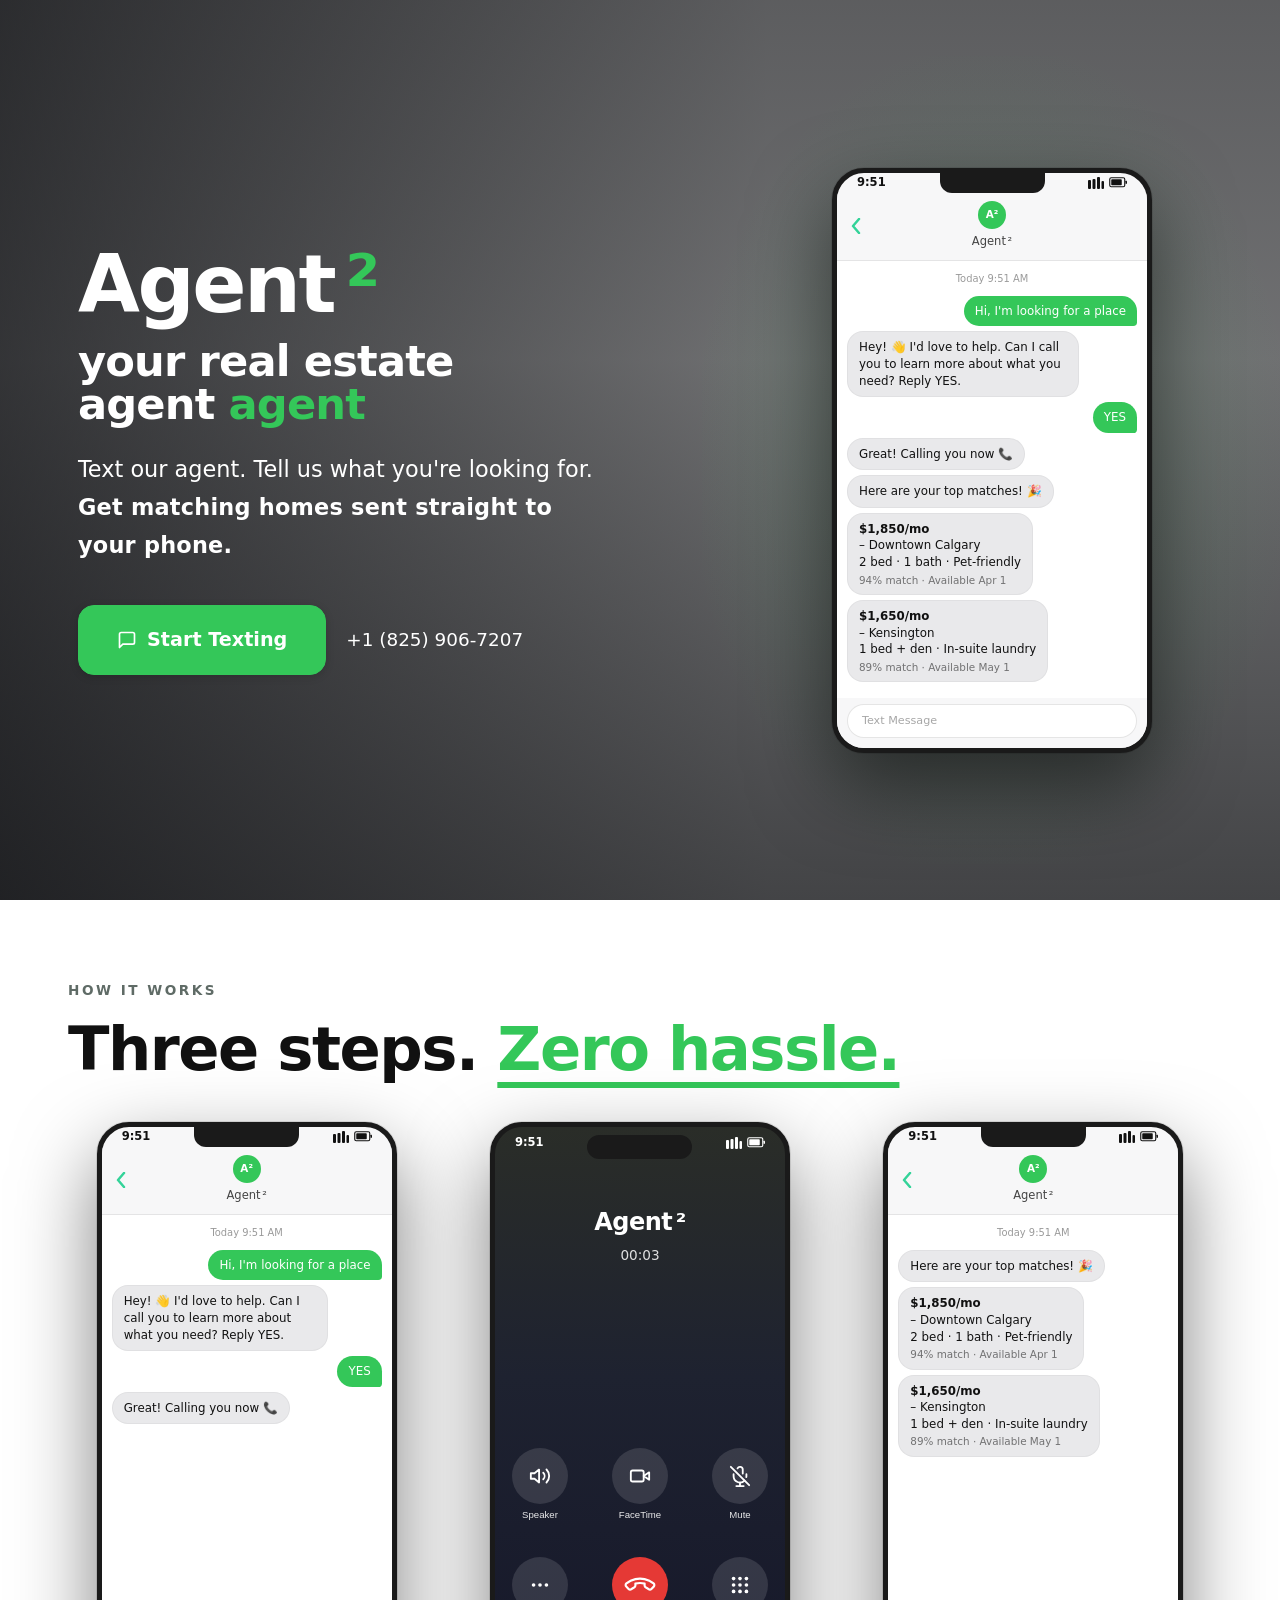
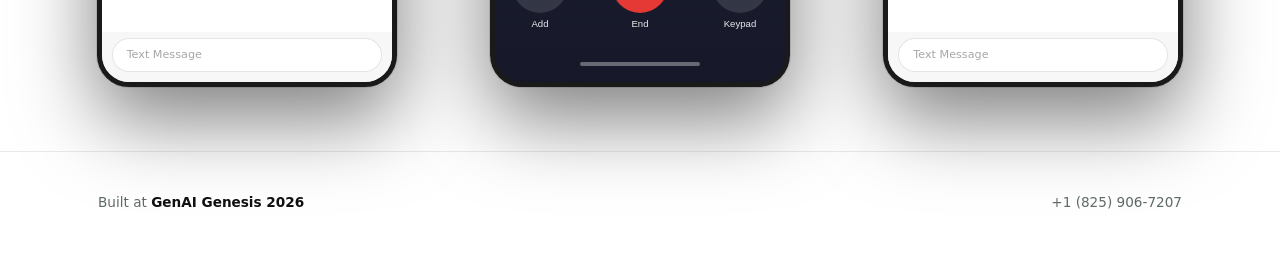
==== static/index.html @ fa811dc6 "favicon" ====
<!DOCTYPE html>
<html lang="en">

<head>
  <meta charset="UTF-8" />
  <meta name="viewport" content="width=device-width, initial-scale=1.0" />
  <title>Agent² — Find Your Next Home by Text</title>
  <meta name="description"
    content="An AI-powered real estate agent, squared. Text to start, tell us what you need, and get matched listings by SMS." />
  <link rel="icon" href="/favicon.png" type="image/png" />
  <link rel="stylesheet" href="css/style.css" />
</head>

<body>

  <!-- ── Hero ────────────────────────────────────────── -->
  <section class="hero">
    <!-- ── Video Background ── -->
    <video class="hero-video" autoplay loop muted playsinline aria-hidden="true">
      <source src="video/hero-background.webm" type="video/webm" />
      <source src="video/hero-background.mp4" type="video/mp4" />
    </video>
    <div class="hero-overlay" aria-hidden="true"></div>
    <div class="container hero-grid">
      <!-- Left: Copy -->
      <div class="hero-copy">
        <h1>Agent<span class="accent">²</span><br /><span class="hero-tagline">your real estate <span class="agent-pair">agent <span class="accent">agent</span></span></span></h1>
        <p class="hero-sub">
          Text our agent. Tell us what you're looking for.<br />
          <span class="hero-sub-emphasis">Get matching homes sent straight to your phone.</span>
        </p>
        <div class="hero-actions">
          <!-- ── PRIMARY CTA — edit phone number & body below ── -->
          <a href="sms:+18259067207?&body=Hi%2C%20I%27m%20looking%20for%20a%20place" class="btn-primary" id="cta-sms">
            <svg width="20" height="20" viewBox="0 0 24 24" fill="none" stroke="currentColor" stroke-width="2"
              stroke-linecap="round" stroke-linejoin="round">
              <path d="M21 15a2 2 0 0 1-2 2H7l-4 4V5a2 2 0 0 1 2-2h14a2 2 0 0 1 2 2z" />
            </svg>
            Start Texting
          </a>
          <button type="button" class="hero-phone copy-phone" data-copy="+18259067207" title="Click to copy number" aria-label="Copy phone number">+1 (825) 906‑7207</button>
        </div>
      </div>
      <!-- Right: Conversation Preview (the product visual) -->
      <div class="hero-visual">
        <div class="phone-frame">
          <!-- iOS Status Bar -->
          <div class="ios-status-bar">
            <span class="ios-time">9:51</span>
            <div class="phone-notch"></div>
            <div class="ios-icons">
              <svg width="16" height="12" viewBox="0 0 16 12" fill="currentColor">
                <rect x="0" y="3" width="3" height="9" rx="1" />
                <rect x="4.5" y="2" width="3" height="10" rx="1" />
                <rect x="9" y="0" width="3" height="12" rx="1" />
                <rect x="13.5" y="4" width="2.5" height="8" rx="1" />
              </svg>
              <svg width="18" height="12" viewBox="0 0 24 16" fill="currentColor">
                <rect x="1" y="1" width="20" height="12" rx="2" fill="none" stroke="currentColor" stroke-width="1.5" />
                <rect x="3" y="3" width="14" height="8" rx="1" />
                <rect x="22" y="5" width="2" height="4" rx="0.5" />
              </svg>
            </div>
          </div>
          <!-- iMessage header -->
          <div class="phone-header">
            <div class="imsg-back">
              <svg width="10" height="16" viewBox="0 0 10 16" fill="none" stroke="#34d399" stroke-width="2.5"
                stroke-linecap="round" stroke-linejoin="round">
                <polyline points="8,1 2,8 8,15" />
              </svg>
            </div>
            <div class="imsg-contact">
              <div class="phone-avatar">A²</div>
              <div class="phone-name">Agent<span class="agent-two">²</span></div>
            </div>
          </div>
          <!-- iMessage thread -->
          <div class="sms-thread">
            <div class="imsg-date">Today 9:51 AM</div>
            <div class="sms sms-out">Hi, I'm looking for a place</div>
            <div class="sms sms-in">Hey! 👋 I'd love to help. Can I call you to learn more about what you need? Reply
              YES.</div>
            <div class="sms sms-out">YES</div>
            <div class="sms sms-in">Great! Calling you now 📞</div>
            <div class="sms sms-in">Here are your top matches! 🎉</div>
            <div class="sms sms-in"><strong>$1,850/mo</strong> – Downtown Calgary<br />2 bed · 1 bath ·
              Pet-friendly<br /><span class="listing-note">94% match · Available Apr 1</span></div>
            <div class="sms sms-in"><strong>$1,650/mo</strong> – Kensington<br />1 bed + den · In-suite
              laundry<br /><span class="listing-note">89% match · Available May 1</span></div>
          </div>
          <!-- Input bar -->
          <div class="imsg-input-bar">
            <div class="imsg-input-pill">Text Message</div>
          </div>
        </div>
      </div>
    </div>
  </section>

  <!-- ── How It Works (three phones) ─────────────────── -->
  <section class="how" id="how">
    <div class="container">
      <div class="how-header reveal">
        <span class="eyebrow">How It Works</span>
        <h2>Three steps. <span class="underline-green">Zero hassle.</span></h2>
      </div>

      <div class="how-phones-grid">
        <div class="how-phone-wrap reveal">
          <div class="phone-frame">
            <div class="ios-status-bar">
              <span class="ios-time">9:51</span>
              <div class="phone-notch"></div>
              <div class="ios-icons">
                <svg width="16" height="12" viewBox="0 0 16 12" fill="currentColor">
                  <rect x="0" y="3" width="3" height="9" rx="1" />
                  <rect x="4.5" y="2" width="3" height="10" rx="1" />
                  <rect x="9" y="0" width="3" height="12" rx="1" />
                  <rect x="13.5" y="4" width="2.5" height="8" rx="1" />
                </svg>
                <svg width="18" height="12" viewBox="0 0 24 16" fill="currentColor">
                  <rect x="1" y="1" width="20" height="12" rx="2" fill="none" stroke="currentColor" stroke-width="1.5" />
                  <rect x="3" y="3" width="14" height="8" rx="1" />
                  <rect x="22" y="5" width="2" height="4" rx="0.5" />
                </svg>
              </div>
            </div>
            <div class="phone-header">
              <div class="imsg-back">
                <svg width="10" height="16" viewBox="0 0 10 16" fill="none" stroke="#34d399" stroke-width="2.5"
                  stroke-linecap="round" stroke-linejoin="round">
                  <polyline points="8,1 2,8 8,15" />
                </svg>
              </div>
              <div class="imsg-contact">
                <div class="phone-avatar">A²</div>
                <div class="phone-name">Agent<span class="agent-two">²</span></div>
              </div>
            </div>
            <div class="sms-thread">
              <div class="imsg-date">Today 9:51 AM</div>
              <div class="sms sms-out">Hi, I'm looking for a place</div>
              <div class="sms sms-in">Hey! 👋 I'd love to help. Can I call you to learn more about what you need? Reply YES.</div>
              <div class="sms sms-out">YES</div>
              <div class="sms sms-in">Great! Calling you now 📞</div>
            </div>
            <div class="imsg-input-bar">
              <div class="imsg-input-pill">Text Message</div>
            </div>
          </div>
        </div>
        <div class="how-phone-wrap reveal">
          <div class="phone-frame phone-call">
            <div class="ios-status-bar">
              <span class="ios-time">9:51</span>
              <div class="phone-notch"></div>
              <div class="ios-icons">
                <svg width="16" height="12" viewBox="0 0 16 12" fill="currentColor">
                  <rect x="0" y="3" width="3" height="9" rx="1" />
                  <rect x="4.5" y="2" width="3" height="10" rx="1" />
                  <rect x="9" y="0" width="3" height="12" rx="1" />
                  <rect x="13.5" y="4" width="2.5" height="8" rx="1" />
                </svg>
                <svg width="18" height="12" viewBox="0 0 24 16" fill="currentColor">
                  <rect x="1" y="1" width="20" height="12" rx="2" fill="none" stroke="currentColor" stroke-width="1.5" />
                  <rect x="3" y="3" width="14" height="8" rx="1" />
                  <rect x="22" y="5" width="2" height="4" rx="0.5" />
                </svg>
              </div>
            </div>
            <div class="call-screen">
              <div class="call-info">
                <div class="call-name">Agent<span class="agent-two">²</span></div>
                <div class="call-duration">00:03</div>
              </div>
              <div class="call-controls">
                <!-- Row 1: Speaker, FaceTime, Mute -->
                <div class="call-control-row">
                  <button type="button" class="call-btn" aria-label="Speaker">
                    <span class="call-btn-circle">
                      <svg xmlns="http://www.w3.org/2000/svg" width="22" height="22" viewBox="0 0 24 24" fill="none" stroke="currentColor" stroke-width="2" stroke-linecap="round" stroke-linejoin="round"><polygon points="11 5 6 9 2 9 2 15 6 15 11 19 11 5"/><path d="M15.54 8.46a5 5 0 0 1 0 7.07"/><path d="M19.07 4.93a10 10 0 0 1 0 14.14"/></svg>
                    </span>
                    <span class="call-btn-label">Speaker</span>
                  </button>
                  <button type="button" class="call-btn" aria-label="FaceTime">
                    <span class="call-btn-circle">
                      <svg xmlns="http://www.w3.org/2000/svg" width="22" height="22" viewBox="0 0 24 24" fill="none" stroke="currentColor" stroke-width="2" stroke-linecap="round" stroke-linejoin="round"><path d="m22 8-6 4 6 4V8Z"/><rect width="14" height="12" x="2" y="6" rx="2" ry="2"/></svg>
                    </span>
                    <span class="call-btn-label">FaceTime</span>
                  </button>
                  <button type="button" class="call-btn" aria-label="Mute">
                    <span class="call-btn-circle">
                      <svg xmlns="http://www.w3.org/2000/svg" width="22" height="22" viewBox="0 0 24 24" fill="none" stroke="currentColor" stroke-width="2" stroke-linecap="round" stroke-linejoin="round"><line x1="2" x2="22" y1="2" y2="22"/><path d="M18.89 13.23A7.12 7.12 0 0 0 19 12v-2"/><path d="M5 10v2a7 7 0 0 0 12 5"/><path d="M15 9.34V5a3 3 0 0 0-5.68-1.33"/><path d="M12 19v4"/><path d="M8 23h8"/></svg>
                    </span>
                    <span class="call-btn-label">Mute</span>
                  </button>
                </div>
                <!-- Row 2: Add, End (red), Keypad -->
                <div class="call-control-row">
                  <button type="button" class="call-btn" aria-label="Add">
                    <span class="call-btn-circle">
                      <svg xmlns="http://www.w3.org/2000/svg" width="22" height="22" viewBox="0 0 24 24" fill="none" stroke="currentColor" stroke-width="2" stroke-linecap="round" stroke-linejoin="round"><circle cx="12" cy="12" r="1"/><circle cx="19" cy="12" r="1"/><circle cx="5" cy="12" r="1"/></svg>
                    </span>
                    <span class="call-btn-label">Add</span>
                  </button>
                  <button type="button" class="call-btn call-end-btn" aria-label="End">
                    <span class="call-btn-circle">
                      <svg xmlns="http://www.w3.org/2000/svg" width="26" height="26" viewBox="0 0 24 24" fill="none" stroke="currentColor" stroke-width="2" stroke-linecap="round" stroke-linejoin="round" class="call-phone-down"><path d="M22 16.92v3a2 2 0 0 1-2.18 2 19.79 19.79 0 0 1-8.63-3.07 19.5 19.5 0 0 1-6-6 19.79 19.79 0 0 1-3.07-8.67A2 2 0 0 1 4.11 2h3a2 2 0 0 1 2 1.72 12.84 12.84 0 0 0 .7 2.81 2 2 0 0 1-.45 2.11L8.09 9.91a16 16 0 0 0 6 6l1.27-1.27a2 2 0 0 1 2.11-.45 12.84 12.84 0 0 0 2.81.7A2 2 0 0 1 22 16.92z"/></svg>
                    </span>
                    <span class="call-btn-label">End</span>
                  </button>
                  <button type="button" class="call-btn" aria-label="Keypad">
                    <span class="call-btn-circle">
                      <svg xmlns="http://www.w3.org/2000/svg" width="22" height="22" viewBox="0 0 24 24" fill="currentColor"><circle cx="5" cy="5" r="2"/><circle cx="12" cy="5" r="2"/><circle cx="19" cy="5" r="2"/><circle cx="5" cy="12" r="2"/><circle cx="12" cy="12" r="2"/><circle cx="19" cy="12" r="2"/><circle cx="5" cy="19" r="2"/><circle cx="12" cy="19" r="2"/><circle cx="19" cy="19" r="2"/></svg>
                    </span>
                    <span class="call-btn-label">Keypad</span>
                  </button>
                </div>
              </div>
              <div class="call-home-indicator"></div>
            </div>
          </div>
        </div>
        <div class="how-phone-wrap reveal">
          <div class="phone-frame">
            <div class="ios-status-bar">
              <span class="ios-time">9:51</span>
              <div class="phone-notch"></div>
              <div class="ios-icons">
                <svg width="16" height="12" viewBox="0 0 16 12" fill="currentColor">
                  <rect x="0" y="3" width="3" height="9" rx="1" />
                  <rect x="4.5" y="2" width="3" height="10" rx="1" />
                  <rect x="9" y="0" width="3" height="12" rx="1" />
                  <rect x="13.5" y="4" width="2.5" height="8" rx="1" />
                </svg>
                <svg width="18" height="12" viewBox="0 0 24 16" fill="currentColor">
                  <rect x="1" y="1" width="20" height="12" rx="2" fill="none" stroke="currentColor" stroke-width="1.5" />
                  <rect x="3" y="3" width="14" height="8" rx="1" />
                  <rect x="22" y="5" width="2" height="4" rx="0.5" />
                </svg>
              </div>
            </div>
            <div class="phone-header">
              <div class="imsg-back">
                <svg width="10" height="16" viewBox="0 0 10 16" fill="none" stroke="#34d399" stroke-width="2.5"
                  stroke-linecap="round" stroke-linejoin="round">
                  <polyline points="8,1 2,8 8,15" />
                </svg>
              </div>
              <div class="imsg-contact">
                <div class="phone-avatar">A²</div>
                <div class="phone-name">Agent<span class="agent-two">²</span></div>
              </div>
            </div>
            <div class="sms-thread">
              <div class="imsg-date">Today 9:51 AM</div>
              <div class="sms sms-in">Here are your top matches! 🎉</div>
              <div class="sms sms-in"><strong>$1,850/mo</strong> – Downtown Calgary<br />2 bed · 1 bath · Pet-friendly<br /><span class="listing-note">94% match · Available Apr 1</span></div>
              <div class="sms sms-in"><strong>$1,650/mo</strong> – Kensington<br />1 bed + den · In-suite laundry<br /><span class="listing-note">89% match · Available May 1</span></div>
            </div>
            <div class="imsg-input-bar">
              <div class="imsg-input-pill">Text Message</div>
            </div>
          </div>
        </div>
      </div>
    </div>
  </section>

  <!-- ── Footer ──────────────────────────────────────── -->
  <footer>
    <div class="container footer-inner">
      <p>Built at <strong>GenAI Genesis 2026</strong></p>
      <a href="sms:+18259067207?&body=Hi%2C%20I%27m%20looking%20for%20a%20place">+1 (825) 906‑7207</a>
    </div>
  </footer>

  <script src="js/main.js"></script>
</body>

</html>
---- static/css/style.css ----
/* ═══════════════════════════════════════════════════
   HomeBase AI — series.so-inspired Landing Page
   ═══════════════════════════════════════════════════ */

/* ── Tokens ───────────────────────────────────────── */
:root {
  --bg: #ffffff;
  --surface: #ffffff;
  --surface-alt: #f8faf8;
  --border: #e7ece8;
  --border-hover: #d9e2dc;

  --text: #111111;
  --text-dim: #5f6b66;

  --green: #34C759;
  --green-dark: #2eaa4a;
  --green-soft: rgba(52, 199, 89, 0.12);
  --accent: #34C759;
  --accent-soft: rgba(52, 199, 89, 0.12);
  --imsg-green: #34C759;
  --imsg-green-dark: #2eaa4a;
  --cyan: #22d3ee;
  --cyan-soft: rgba(34, 211, 238, 0.10);

  --font: -apple-system, BlinkMacSystemFont, "SF Pro Text", "SF Pro Display", system-ui, "Segoe UI", sans-serif;
  --max-w: 1140px;
  --radius: 14px;
}

body {
  font-family: var(--font);
  background: var(--bg);
  color: var(--text);
  line-height: 1.6;
  -webkit-font-smoothing: antialiased;
  -moz-osx-font-smoothing: grayscale;
  overflow-x: hidden;
}

.how,
.features,
.cta-section,
footer {
  background: #ffffff;
}

.step-card,
.feature-card,
.cta-card {
  background: #ffffff;
  border: 1px solid var(--border);
  box-shadow: 0 8px 30px rgba(17, 17, 17, 0.04);
}

.step-card:hover,
.feature-card:hover {
  border-color: var(--border-hover);
  box-shadow: 0 12px 36px rgba(17, 17, 17, 0.06);
}

footer {
  border-top: 1px solid var(--border);
}


/* ── Reset ────────────────────────────────────────── */
*,
*::before,
*::after {
  box-sizing: border-box;
  margin: 0;
  padding: 0;
}

html {
  scroll-behavior: smooth;
}

body {
  font-family: var(--font);
  background: var(--bg);
  color: var(--text);
  line-height: 1.6;
  -webkit-font-smoothing: antialiased;
  -moz-osx-font-smoothing: grayscale;
  overflow-x: hidden;
}

::selection {
  background: rgba(52, 211, 153, 0.25);
}

img,
svg {
  display: block;
}

a {
  color: inherit;
  text-decoration: none;
}

/* ── Utility ──────────────────────────────────────── */
.container {
  max-width: var(--max-w);
  margin: 0 auto;
  padding: 0 28px;
}

.hero .container {
  padding-left: 8px;
  padding-right: 8px;
}

/* ── Navbar ───────────────────────────────────────── */
/* Kept the stronger glassy navbar feel from Current,
   but removed all light-mode switching */
/* ── Navbar ───────────────────────────────────────── */
#navbar {
  position: fixed;
  top: 0;
  left: 0;
  right: 0;
  z-index: 100;
  backdrop-filter: blur(20px);
  -webkit-backdrop-filter: blur(20px);
  background: rgba(0, 0, 0, 0.25);
  border-bottom: 1px solid rgba(255, 255, 255, 0.08);
  transition: background 0.4s, border-color 0.4s, box-shadow 0.4s;
}

#navbar.nav-light {
  background: rgba(255, 255, 255, 0.7);
  border-bottom-color: #e5ebe7;
  box-shadow: 0 1px 8px rgba(0, 0, 0, 0.04);
}

.nav-inner {
  display: flex;
  align-items: center;
  justify-content: space-between;
  height: 64px;
}

.nav-logo {
  font-weight: 800;
  font-size: 1.1rem;
  letter-spacing: -0.5px;
  color: #fff;
  transition: color 0.4s;
}

#navbar.nav-light .nav-logo {
  color: #111111;
}

.nav-cta {
  padding: 9px 24px;
  border-radius: 12px;
  background: rgba(255, 255, 255, 0.15);
  backdrop-filter: blur(16px);
  -webkit-backdrop-filter: blur(16px);
  border: 1px solid rgba(255, 255, 255, 0.25);
  color: #fff;
  font-weight: 600;
  font-size: 0.88rem;
  transition: transform 0.15s, background 0.4s, color 0.4s, border-color 0.4s, box-shadow 0.2s;
}

.nav-cta:hover {
  background: rgba(255, 255, 255, 0.18);
  border-color: rgba(255, 255, 255, 0.3);
  transform: translateY(-1px);
  box-shadow: 0 4px 20px rgba(255, 255, 255, 0.08);
}

#navbar.nav-light .nav-cta {
  background: var(--green);
  border-color: var(--green);
  color: #fff;
  box-shadow: none;
}

#navbar.nav-light .nav-cta:hover {
  background: var(--green-dark);
  border-color: var(--green-dark);
}


/* ─────────────────────────────────────────────────────
   HERO — Cinematic, full-viewport editorial layout
   ───────────────────────────────────────────────────── */
.hero {
  position: relative;
  min-height: 100vh;
  min-height: 100dvh;
  display: flex;
  align-items: center;
  padding: 100px 0 80px;
  overflow: hidden;
}

.hero-copy h1,
.hero-sub,
.hero-phone {
  color: #ffffff;
}

/* Video background — covers entire hero */
.hero-video {
  position: absolute;
  inset: 0;
  width: 100%;
  height: 100%;
  object-fit: cover;
  z-index: 0;
  pointer-events: none;
}

/* Dark gradient overlay — ensures text readability (stronger behind text) */
.hero-overlay {
  position: absolute;
  inset: 0;
  z-index: 1;
  background:
    linear-gradient(180deg,
      rgba(8, 9, 12, 0.66) 0%,
      rgba(8, 9, 12, 0.58) 40%,
      rgba(8, 9, 12, 0.76) 100%),
    linear-gradient(90deg,
      rgba(8, 9, 12, 0.58) 0%,
      transparent 60%);
  pointer-events: none;
}

.hero-grid {
  position: relative;
  z-index: 2;
  display: grid;
  grid-template-columns: 1fr;
  gap: 56px;
  align-items: center;
}

@media (min-width: 860px) {
  .hero-grid {
    grid-template-columns: 1fr 420px;
    gap: 80px;
  }
}

/* ── Hero Copy (Left) ─────────────────────────────── */
.hero-copy {
  max-width: 740px;
}

.hero-copy h1 {
  font-size: clamp(3.1rem, 7.2vw, 5rem);
  font-weight: 900;
  letter-spacing: -2.5px;
  line-height: 1.0;
  margin-bottom: 24px;
}

.hero-copy h1 .agent-pair {
  white-space: nowrap;
}

/* Second line smaller so it fits on one line; Agent² stays big */
.hero-copy h1 .hero-tagline {
  display: block;
  font-size: 0.54em;
  letter-spacing: -0.02em;
  margin-top: 0.35em;
}

.accent {
  color: var(--green);
}

/* Extra space between "Agent" and superscript ² */
.hero-copy h1 > .accent {
  margin-left: 0.14em;
}

.hero-sub {
  font-family: var(--font);
  font-size: 1.4rem;
  color: var(--text);
  line-height: 1.7;
  max-width: 520px;
  margin-bottom: 40px;
}

.hero-sub-emphasis {
  font-weight: 600;
  letter-spacing: 0.01em;
}

.hero-actions {
  display: flex;
  align-items: center;
  gap: 20px;
  flex-wrap: wrap;
}

.hero-phone {
  font-family: var(--font);
  font-size: 1.15rem;
  color: var(--text);
  font-weight: 500;
  letter-spacing: 0.2px;
}

/* ── Hero text should stay white over the dark video ── */
.hero-sub,
.hero-phone {
  color: #ffffff;
}

/* Hero phone: copy button, looks like plain text */
button.hero-phone {
  background: none;
  border: none;
  padding: 0;
  cursor: pointer;
  font-family: inherit;
  font-weight: inherit;
  letter-spacing: inherit;
  color: inherit;
}

.hero button.hero-phone {
  font-family: var(--font);
  font-size: 1.15rem;
  font-weight: 500;
  color: #ffffff;
}

.hero .btn-primary {
  font-family: var(--font);
  font-size: 1.2rem;
  padding: 19px 38px;
  background: var(--green);
  border-color: var(--green);
  color: #ffffff;
  backdrop-filter: none;
  -webkit-backdrop-filter: none;
  box-shadow: 0 2px 8px rgba(0, 0, 0, 0.15);
}

.hero .btn-primary:hover {
  background: var(--green-dark);
  border-color: var(--green-dark);
  box-shadow: 0 4px 12px rgba(0, 0, 0, 0.2);
}

.hero .btn-primary svg {
  stroke: #ffffff;
}

/* ── Hero Visual (Right — phone mockup) ───────────── */
.hero-visual {
  display: flex;
  justify-content: center;
  position: relative;
}

/* Soft green overlay behind hero phone only — blends into dark hero background */
.hero .hero-visual::before {
  content: "";
  position: absolute;
  inset: -19%;
  background: radial-gradient(
    ellipse at center,
    rgba(52, 199, 89, 0.16) 0%,
    rgba(52, 199, 89, 0.07) 32%,
    rgba(52, 199, 89, 0.03) 58%,
    transparent 75%
  );
  z-index: -1;
  pointer-events: none;
}

/* ── Buttons — Liquid Glass ────────────────────────── */
.btn-primary {
  display: inline-flex;
  align-items: center;
  gap: 10px;
  padding: 16px 32px;
  border-radius: 16px;
  background: rgba(255, 255, 255, 0.12);
  backdrop-filter: blur(20px) saturate(1.4);
  -webkit-backdrop-filter: blur(20px) saturate(1.4);
  color: #fff;
  font-family: var(--font);
  font-weight: 700;
  font-size: 1rem;
  border: 1px solid rgba(255, 255, 255, 0.20);
  box-shadow:
    inset 0 1px 0 rgba(255, 255, 255, 0.15),
    0 4px 24px rgba(0, 0, 0, 0.20);
  cursor: pointer;
  transition: transform 0.15s, background 0.2s, box-shadow 0.2s, border-color 0.2s;
}

.btn-primary svg {
  stroke: #fff;
}

.btn-primary:hover {
  background: rgba(255, 255, 255, 0.18);
  border-color: rgba(255, 255, 255, 0.30);
  transform: translateY(-2px);
  box-shadow:
    inset 0 1px 0 rgba(255, 255, 255, 0.20),
    0 8px 32px rgba(0, 0, 0, 0.30),
    0 0 20px rgba(255, 255, 255, 0.06);
}

.btn-primary:active {
  transform: translateY(0);
}

/* ─────────────────────────────────────────────────────
   PHONE FRAME (Conversation Preview)
   ───────────────────────────────────────────────────── */
.phone-frame {
  width: 100%;
  max-width: 320px;
  aspect-ratio: 9 / 17;
  max-height: 585px;
  overflow: hidden;
  background: #f7f7f8;
  border-radius: 32px;
  border: 5px solid #1a1a1a;
  display: flex;
  flex-direction: column;
  box-shadow:
    0 32px 80px rgba(0, 0, 0, 0.5),
    0 0 0 1px rgba(0, 0, 0, 0.1);
}


/* Hide scrollbar but allow scroll */
.phone-frame::-webkit-scrollbar {
  display: none;
}

.phone-frame {
  -ms-overflow-style: none;
  scrollbar-width: none;
}

/* ── iOS Status Bar ─────────────────────────────────── */
.ios-status-bar {
  display: flex;
  align-items: center;
  justify-content: space-between;
  padding: 0 20px 0;
  font-size: 0.72rem;
  font-weight: 600;
  color: #111111;
  flex-shrink: 0;
}

.ios-icons {
  flex: 1;
  display: flex;
  align-items: center;
  justify-content: flex-end;
  gap: 5px;
  color: #111111;
}


.ios-time {
  flex: 1;
}

.phone-notch {
  width: 105px;
  height: 20px;
  background: #1a1a1a;
  border-radius: 0 0 12px 12px;
  flex-shrink: 0;
}

/* Call phone only: notch floats below top, rounded rectangle (Dynamic Island style) */
.phone-frame.phone-call .phone-notch {
  margin-top: 8px;
  border-radius: 12px;
  height: 24px;
}

.ios-icons svg {
  display: inline-block;
}

/* ── iMessage Header ────────────────────────────────── */
.phone-header {
  display: flex;
  align-items: center;
  padding: 8px 14px 10px;
  border-bottom: 1px solid rgba(0, 0, 0, 0.08);
  flex-shrink: 0;
  position: relative;
  background: #f7f7f8;
}

.phone-name {
  font-weight: 500;
  font-size: 0.72rem;
  color: #444444;
}

.imsg-back {
  position: absolute;
  left: 14px;
  top: 50%;
  transform: translateY(-50%);
}

.imsg-contact {
  display: flex;
  flex-direction: column;
  align-items: center;
  margin: 0 auto;
  gap: 3px;
}

.phone-avatar {
  width: 28px;
  height: 28px;
  border-radius: 50%;
  background: var(--imsg-green);
  display: flex;
  align-items: center;
  justify-content: center;
  font-size: 0.65rem;
  font-weight: 700;
  color: #fff;
  flex-shrink: 0;
}

/* ── Phone call screen (second phone) ───────────────── */
.phone-frame.phone-call {
  background: linear-gradient(180deg, #2a2d28 0%, #1e2230 45%, #16182a 100%);
}

.phone-frame.phone-call .ios-status-bar,
.phone-frame.phone-call .ios-icons {
  color: #ffffff;
}

.call-screen {
  flex: 1;
  display: flex;
  flex-direction: column;
  align-items: center;
  padding: 24px 20px 16px;
  background: transparent;
  min-height: 0;
}

.call-info {
  text-align: center;
  margin-bottom: auto;
  padding-top: 20px;
}

.call-name {
  font-size: 1.5rem;
  font-weight: 600;
  color: #ffffff;
  letter-spacing: -0.02em;
  margin-bottom: 4px;
}

.call-duration {
  font-size: 0.85rem;
  color: rgba(255, 255, 255, 0.85);
  font-weight: 500;
}

.call-name .agent-two,
.phone-name .agent-two {
  margin-left: 0.14em;
}

.call-controls {
  display: flex;
  flex-direction: column;
  gap: 36px;
  margin: 24px 0 20px;
}

.call-control-row {
  display: flex;
  justify-content: center;
  gap: 44px;
}

.call-btn {
  display: flex;
  flex-direction: column;
  align-items: center;
  gap: 6px;
  background: transparent;
  border: none;
  padding: 0;
  cursor: default;
  color: #ffffff;
}

.call-btn-circle {
  width: 56px;
  height: 56px;
  border-radius: 50%;
  background: rgba(255, 255, 255, 0.12);
  display: flex;
  align-items: center;
  justify-content: center;
  flex-shrink: 0;
}

.call-btn svg {
  flex-shrink: 0;
}

.call-btn-label {
  font-size: 0.6rem;
  font-weight: 500;
  color: rgba(255, 255, 255, 0.9);
  text-transform: capitalize;
  line-height: 1.1;
}

/* End button (in grid): red circle, phone icon facing down */
.call-btn.call-end-btn .call-btn-circle {
  background: #e53935;
}

.call-btn.call-end-btn .call-phone-down {
  transform: rotate(135deg);
}

.call-home-indicator {
  width: 120px;
  height: 4px;
  background: rgba(255, 255, 255, 0.35);
  border-radius: 2px;
  margin-top: 12px;
  flex-shrink: 0;
}

/* ── iMessage Thread ────────────────────────────────── */
.sms-thread {
  padding: 10px 10px 6px;
  display: flex;
  flex-direction: column;
  gap: 5px;
  flex: 1;
  overflow-y: auto;
  -ms-overflow-style: none;
  scrollbar-width: none;
  background: #ffffff;
}

.sms-thread::-webkit-scrollbar {
  display: none;
}

.imsg-date {
  text-align: center;
  font-size: 0.62rem;
  color: rgba(0, 0, 0, 0.4);
  font-weight: 500;
  margin-bottom: 4px;
}

.sms-in {
  background: #e9e9eb;
  border: 1px solid rgba(0, 0, 0, 0.04);
  align-self: flex-start;
  border-bottom-left-radius: 4px;
  color: #111111;
  box-shadow: none;
}

.sms {
  max-width: 80%;
  padding: 7px 11px;
  border-radius: 16px;
  font-size: 0.74rem;
  line-height: 1.4;
}

/* Outgoing — iMessage green */
.sms-out {
  background: var(--imsg-green);
  color: #fff;
  align-self: flex-end;
  border-bottom-right-radius: 4px;
}

.sms strong {
  font-weight: 700;
  display: block;
}

.listing-note {
  font-size: 0.65rem;
  opacity: 0.55;
  display: block;
  margin-top: 2px;
}

/* ── iMessage Input Bar ─────────────────────────────── */
.imsg-input-bar {
  padding: 6px 10px 10px;
  flex-shrink: 0;
  background: #f7f7f8;
}

.imsg-input-pill {
  border: 1px solid rgba(0, 0, 0, 0.1);
  border-radius: 18px;
  padding: 7px 14px;
  font-size: 0.7rem;
  color: rgba(0, 0, 0, 0.35);
  background: #ffffff;
}


/* ─────────────────────────────────────────────────────
   HOW IT WORKS
   ───────────────────────────────────────────────────── */
.how {
  padding: 80px 0 64px;
}

.how .container {
  max-width: 1200px;
}

.how .how-header {
  margin-bottom: 40px;
}

.how-header,
.features-header {
  margin-bottom: 64px;
}

.eyebrow {
  display: block;
  font-size: 0.72rem;
  font-weight: 700;
  text-transform: uppercase;
  letter-spacing: 2.5px;
  color: var(--text-dim);
  margin-bottom: 16px;
}

.how-header h2,
.features-header h2 {
  font-size: clamp(2rem, 5vw, 3.2rem);
  font-weight: 800;
  letter-spacing: -1.5px;
  line-height: 1.05;
}

.how-header .eyebrow {
  font-size: 0.85rem;
}

.how-header h2 {
  font-size: clamp(2.4rem, 6vw, 3.8rem);
}

.underline-green {
  color: var(--green);
  text-decoration: underline;
  text-underline-offset: 0.2em;
}

/* How it works: three phones (same as hero) */
.how-phones-grid {
  display: grid;
  gap: 28px;
  grid-template-columns: 1fr;
  justify-items: center;
}

/* Phones in how section — room to be bigger with one-line header */
.how-phones-grid .phone-frame {
  max-width: 300px;
  max-height: 560px;
}

@media (min-width: 768px) {
  .how-phones-grid {
    grid-template-columns: repeat(3, 1fr);
    gap: 36px;
    align-items: start;
    max-width: 1200px;
    margin-left: auto;
    margin-right: auto;
  }

  .how-phones-grid .phone-frame {
    max-width: 300px;
    max-height: 565px;
  }
}

.how-phone-wrap {
  display: flex;
  justify-content: center;
  width: 100%;
  max-width: 320px;
  margin: 0 auto;
}

@media (min-width: 768px) {
  .how-phone-wrap {
    max-width: 100%;
  }
}

.steps-grid {
  display: grid;
  gap: 16px;
}

@media (min-width: 768px) {
  .steps-grid {
    grid-template-columns: repeat(3, 1fr);
  }
}

.step-card {
  background: var(--surface);
  border: 1px solid var(--border);
  border-radius: var(--radius);
  padding: 40px 32px 36px;
  transition: border-color 0.3s;
}

.step-card:hover {
  border-color: var(--border-hover);
}

.step-num {
  display: block;
  font-size: 0.72rem;
  font-weight: 800;
  color: var(--green);
  letter-spacing: 1px;
  margin-bottom: 24px;
}

.step-card h3 {
  font-size: 1.1rem;
  font-weight: 700;
  margin-bottom: 10px;
  letter-spacing: -0.3px;
}

.step-card p {
  color: var(--text-dim);
  font-size: 0.9rem;
  line-height: 1.65;
}

/* ─────────────────────────────────────────────────────
   FEATURES
   ───────────────────────────────────────────────────── */
.features {
  padding: 0 0 160px;
}

.features-grid {
  display: grid;
  gap: 16px;
}

@media (min-width: 768px) {
  .features-grid {
    grid-template-columns: repeat(3, 1fr);
  }
}

.feature-card {
  background: var(--surface);
  border: 1px solid var(--border);
  border-radius: var(--radius);
  padding: 36px 28px;
  transition: border-color 0.3s;
}

.feature-card:hover {
  border-color: var(--border-hover);
}

.feature-icon {
  width: 44px;
  height: 44px;
  border-radius: 12px;
  background: var(--accent-soft);
  display: flex;
  align-items: center;
  justify-content: center;
  margin-bottom: 22px;
}

.feature-icon svg {
  stroke: var(--accent);
}

.feature-card h3 {
  font-size: 1.05rem;
  font-weight: 700;
  margin-bottom: 8px;
  letter-spacing: -0.2px;
}

.feature-card p {
  color: var(--text-dim);
  font-size: 0.88rem;
  line-height: 1.65;
}

/* ─────────────────────────────────────────────────────
   CTA BANNER
   ───────────────────────────────────────────────────── */
.cta-section {
  padding: 0 0 160px;
}

.cta-card {
  background: #ffffff;
  border: 1px solid var(--border);
  border-radius: var(--radius);
  padding: 72px 40px;
  text-align: center;
  box-shadow: 0 8px 30px rgba(17, 17, 17, 0.04);
  transition: border-color 0.3s, box-shadow 0.3s;
}

.cta-card:hover {
  border-color: var(--border-hover);
  box-shadow: 0 12px 36px rgba(17, 17, 17, 0.06);
}

.cta-card h2 {
  font-size: clamp(1.5rem, 3.5vw, 2.2rem);
  font-weight: 800;
  letter-spacing: -0.8px;
  margin-bottom: 10px;
  color: var(--text);
}

.cta-card p {
  color: var(--text-dim);
  margin-bottom: 36px;
  font-size: 1.05rem;
}

/* CTA button — green, matching nav-cta style */
.cta-card .btn-primary {
  background: var(--green);
  border: 1px solid var(--green);
  color: #ffffff;
  backdrop-filter: none;
  -webkit-backdrop-filter: none;
  box-shadow: none;
}

.cta-card .btn-primary svg {
  stroke: #ffffff;
}

.cta-card .btn-primary:hover {
  background: var(--imsg-green-dark);
  border-color: var(--imsg-green-dark);
  box-shadow: 0 8px 24px rgba(52, 211, 153, 0.2);
}


/* ─────────────────────────────────────────────────────
   FOOTER
   ───────────────────────────────────────────────────── */
footer {
  padding: 40px 0;
  border-top: 1px solid var(--border);
}

.footer-inner {
  display: flex;
  flex-direction: column;
  align-items: center;
  gap: 8px;
  text-align: center;
  font-size: 0.85rem;
  color: var(--text-dim);
}

.footer-inner strong {
  color: var(--text);
  font-weight: 600;
}

.footer-inner a {
  color: var(--text-dim);
  transition: color 0.2s;
}

.footer-inner a:hover {
  color: var(--text);
}

@media (min-width: 640px) {
  .footer-inner {
    flex-direction: row;
    justify-content: space-between;
  }
}

/* ─────────────────────────────────────────────────────
   SCROLL REVEAL
   ───────────────────────────────────────────────────── */
.reveal {
  opacity: 0;
  transform: translateY(28px);
  transition: opacity 0.7s cubic-bezier(0.25, 0.46, 0.45, 0.94),
    transform 0.7s cubic-bezier(0.25, 0.46, 0.45, 0.94);
}

.reveal.visible {
  opacity: 1;
  transform: translateY(0);
}

/* Stagger delay for cards in grids */
.steps-grid .reveal:nth-child(2) {
  transition-delay: 0.1s;
}

.steps-grid .reveal:nth-child(3) {
  transition-delay: 0.2s;
}

.features-grid .reveal:nth-child(2) {
  transition-delay: 0.1s;
}

.features-grid .reveal:nth-child(3) {
  transition-delay: 0.2s;
}

.how-phones-grid .reveal:nth-child(2) {
  transition-delay: 0.1s;
}

.how-phones-grid .reveal:nth-child(3) {
  transition-delay: 0.2s;
}

/* ─────────────────────────────────────────────────────
   MOBILE (< 860px)
   ───────────────────────────────────────────────────── */
@media (max-width: 860px) {
  .nav-inner {
    height: 52px;
  }

  .nav-logo {
    font-size: 1rem;
  }

  .nav-cta {
    padding: 7px 18px;
    font-size: 0.82rem;
    border-radius: 10px;
  }

  .hero {
    min-height: auto;
    padding: 100px 0 60px;
  }

  .hero-grid {
    text-align: center;
  }

  .hero-copy {
    max-width: 100%;
    display: flex;
    flex-direction: column;
    align-items: center;
  }

  .hero-copy h1 {
    font-size: clamp(2.75rem, 10vw, 3.85rem);
    letter-spacing: -1.8px;
  }

  .hero-sub {
    font-size: 1.2rem;
    margin-bottom: 32px;
    margin-left: auto;
    margin-right: auto;
  }

  .hero-actions {
    justify-content: center;
  }

  .hero-visual {
    display: none;
  }

  .how {
    padding: 80px 0 60px;
  }

  .features {
    padding: 0 0 80px;
  }

  .cta-section {
    padding: 0 0 80px;
  }

  .how-header,
  .features-header {
    margin-bottom: 40px;
  }
}

@media (max-width: 480px) {
  .container {
    padding: 0 20px;
  }

  .hero {
    padding: 88px 0 48px;
  }

  .hero-copy h1 {
    font-size: 2.65rem;
    letter-spacing: -1.2px;
  }

  .hero-sub {
    font-size: 1.1rem;
    margin-bottom: 28px;
  }

  .hero .btn-primary {
    font-size: 1.05rem;
    padding: 17px 28px;
  }

  .hero-phone,
  .hero button.hero-phone {
    font-size: 1.05rem;
    font-weight: 500;
  }

  .btn-primary {
    padding: 14px 24px;
    font-size: 0.82rem;
    width: 100%;
    justify-content: center;
    white-space: nowrap;
  }

  .hero-actions {
    flex-direction: column;
    width: 100%;
  }

  .step-card,
  .feature-card {
    padding: 28px 22px 24px;
  }

  .cta-card {
    padding: 48px 24px;
  }
}
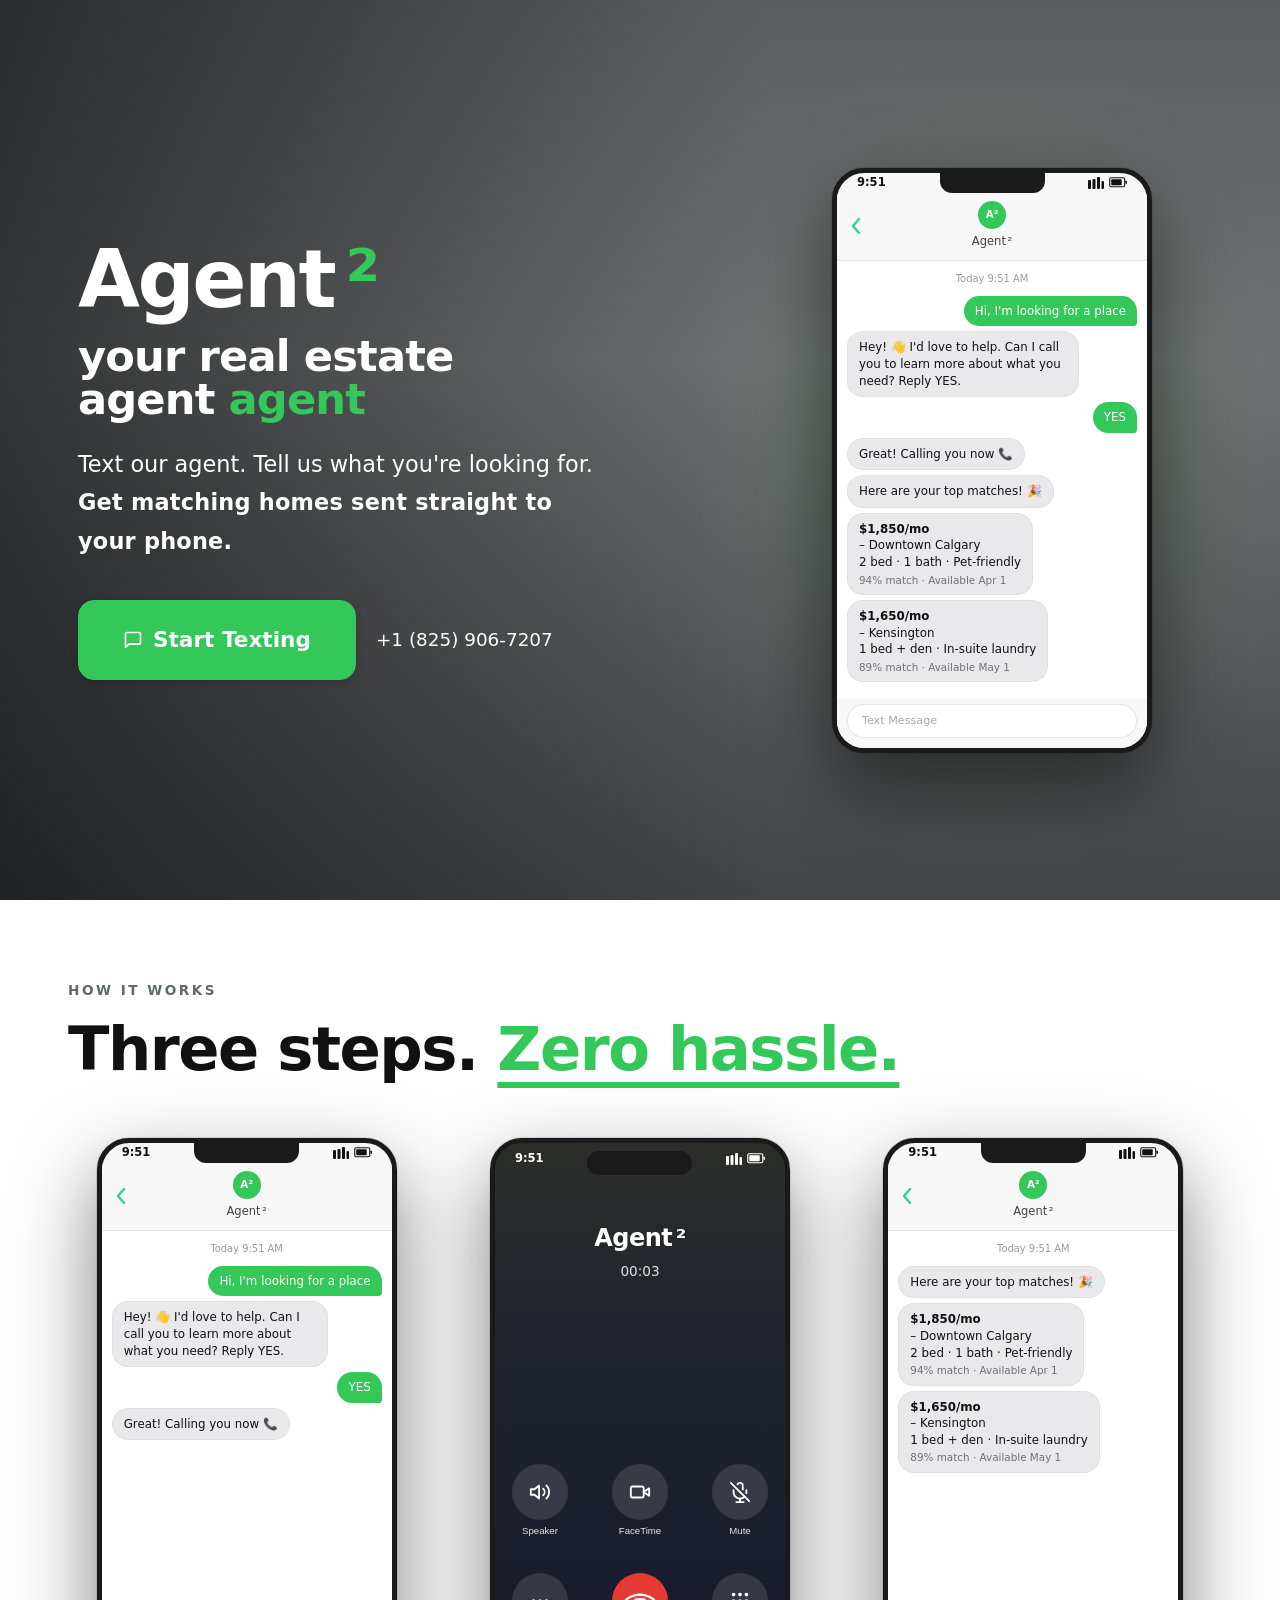
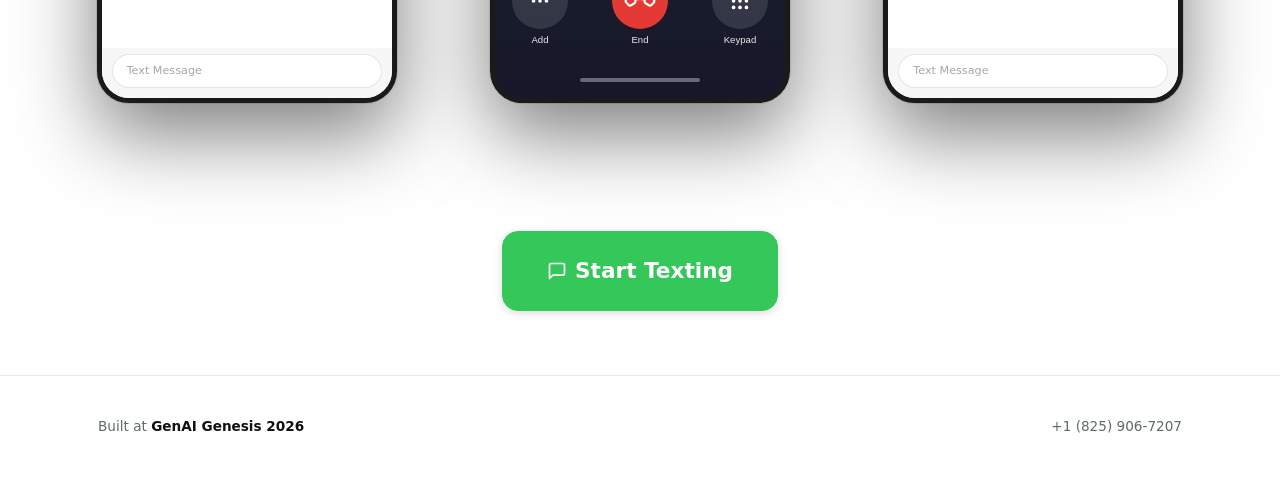
==== commit 541394b6: "start texing button and spacing" ====
--- a/static/index.html
+++ b/static/index.html
@@ -7,7 +7,6 @@
   <title>Agent² — Find Your Next Home by Text</title>
   <meta name="description"
     content="An AI-powered real estate agent, squared. Text to start, tell us what you need, and get matched listings by SMS." />
-  <link rel="icon" href="/favicon.png" type="image/png" />
   <link rel="stylesheet" href="css/style.css" />
 </head>
 
@@ -268,6 +267,19 @@
     </div>
   </section>
 
+  <!-- ── Bottom CTA ──────────────────────────────────── -->
+  <section class="bottom-cta">
+    <div class="container">
+      <a href="sms:+18259067207?&body=Hi%2C%20I%27m%20looking%20for%20a%20place" class="btn-primary">
+        <svg width="20" height="20" viewBox="0 0 24 24" fill="none" stroke="currentColor" stroke-width="2"
+          stroke-linecap="round" stroke-linejoin="round">
+          <path d="M21 15a2 2 0 0 1-2 2H7l-4 4V5a2 2 0 0 1 2-2h14a2 2 0 0 1 2 2z" />
+        </svg>
+        Start Texting
+      </a>
+    </div>
+  </section>
+
   <!-- ── Footer ──────────────────────────────────────── -->
   <footer>
     <div class="container footer-inner">
--- a/static/css/style.css
+++ b/static/css/style.css
@@ -340,8 +340,8 @@
 
 .hero .btn-primary {
   font-family: var(--font);
-  font-size: 1.2rem;
-  padding: 19px 38px;
+  font-size: 1.35rem;
+  padding: 22px 44px;
   background: var(--green);
   border-color: var(--green);
   color: #ffffff;
@@ -746,7 +746,7 @@
 }
 
 .how .how-header {
-  margin-bottom: 40px;
+  margin-bottom: 56px;
 }
 
 .how-header,
@@ -991,6 +991,44 @@
 
 
 /* ─────────────────────────────────────────────────────
+   BOTTOM CTA
+   ───────────────────────────────────────────────────── */
+.bottom-cta {
+  padding: 64px 0;
+  text-align: center;
+}
+
+.bottom-cta .container {
+  display: flex;
+  justify-content: center;
+}
+
+.bottom-cta .btn-primary {
+  display: inline-flex;
+  align-items: center;
+  gap: 8px;
+  font-family: var(--font);
+  font-size: 1.35rem;
+  padding: 22px 44px;
+  background: var(--green);
+  border-color: var(--green);
+  color: #ffffff;
+  backdrop-filter: none;
+  -webkit-backdrop-filter: none;
+  box-shadow: 0 2px 8px rgba(0, 0, 0, 0.15);
+}
+
+.bottom-cta .btn-primary:hover {
+  background: var(--green-dark);
+  border-color: var(--green-dark);
+  box-shadow: 0 4px 12px rgba(0, 0, 0, 0.2);
+}
+
+.bottom-cta .btn-primary svg {
+  stroke: #ffffff;
+}
+
+/* ─────────────────────────────────────────────────────
    FOOTER
    ───────────────────────────────────────────────────── */
 footer {
@@ -1137,7 +1175,7 @@
 
   .how-header,
   .features-header {
-    margin-bottom: 40px;
+    margin-bottom: 52px;
   }
 }
 
@@ -1161,8 +1199,13 @@
   }
 
   .hero .btn-primary {
-    font-size: 1.05rem;
-    padding: 17px 28px;
+    font-size: 1.15rem;
+    padding: 20px 34px;
+  }
+
+  .bottom-cta .btn-primary {
+    font-size: 1.15rem;
+    padding: 20px 34px;
   }
 
   .hero-phone,
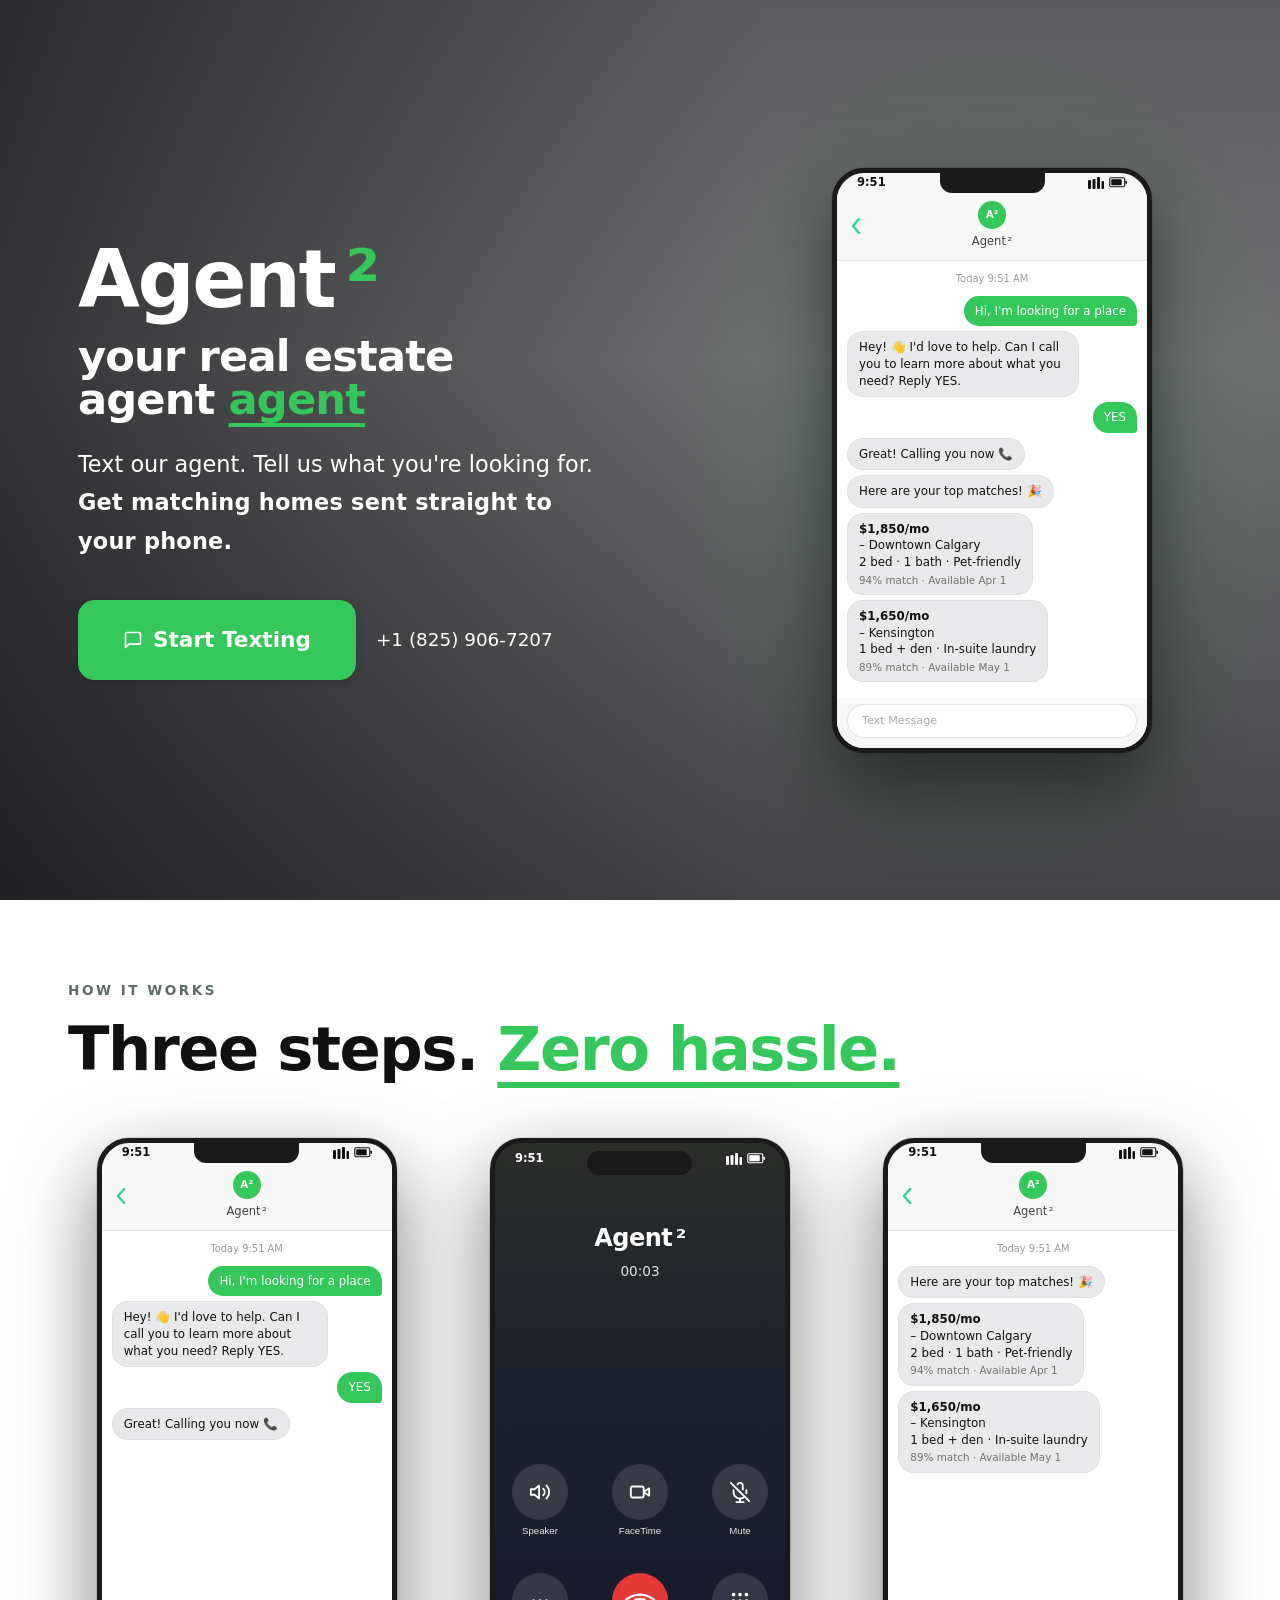
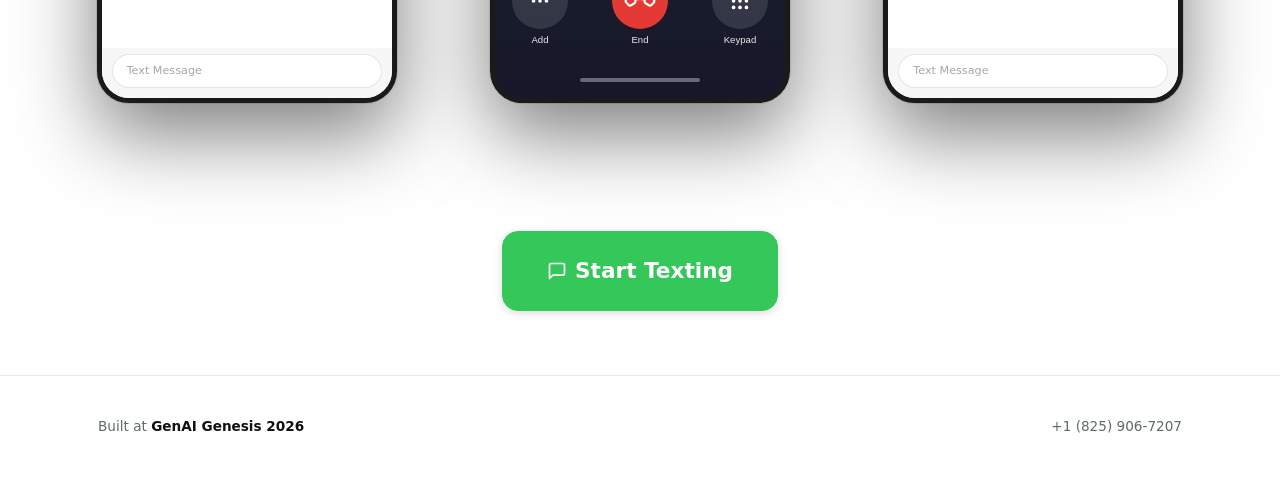
==== commit c97b43f6: "underlined 3rd agent" ====
--- a/static/index.html
+++ b/static/index.html
@@ -4,9 +4,10 @@
 <head>
   <meta charset="UTF-8" />
   <meta name="viewport" content="width=device-width, initial-scale=1.0" />
-  <title>Agent² — Find Your Next Home by Text</title>
+  <title>Agent² — your real estate agent agent</title>
   <meta name="description"
     content="An AI-powered real estate agent, squared. Text to start, tell us what you need, and get matched listings by SMS." />
+  <link rel="icon" href="/favicon.png" type="image/png" />
   <link rel="stylesheet" href="css/style.css" />
 </head>
 
@@ -23,7 +24,7 @@
     <div class="container hero-grid">
       <!-- Left: Copy -->
       <div class="hero-copy">
-        <h1>Agent<span class="accent">²</span><br /><span class="hero-tagline">your real estate <span class="agent-pair">agent <span class="accent">agent</span></span></span></h1>
+        <h1>Agent<span class="accent">²</span><br /><span class="hero-tagline">your real estate <span class="agent-pair">agent <span class="accent underline-green">agent</span></span></span></h1>
         <p class="hero-sub">
           Text our agent. Tell us what you're looking for.<br />
           <span class="hero-sub-emphasis">Get matching homes sent straight to your phone.</span>
--- a/static/css/style.css
+++ b/static/css/style.css
@@ -112,81 +112,6 @@
   padding-left: 8px;
   padding-right: 8px;
 }
-
-/* ── Navbar ───────────────────────────────────────── */
-/* Kept the stronger glassy navbar feel from Current,
-   but removed all light-mode switching */
-/* ── Navbar ───────────────────────────────────────── */
-#navbar {
-  position: fixed;
-  top: 0;
-  left: 0;
-  right: 0;
-  z-index: 100;
-  backdrop-filter: blur(20px);
-  -webkit-backdrop-filter: blur(20px);
-  background: rgba(0, 0, 0, 0.25);
-  border-bottom: 1px solid rgba(255, 255, 255, 0.08);
-  transition: background 0.4s, border-color 0.4s, box-shadow 0.4s;
-}
-
-#navbar.nav-light {
-  background: rgba(255, 255, 255, 0.7);
-  border-bottom-color: #e5ebe7;
-  box-shadow: 0 1px 8px rgba(0, 0, 0, 0.04);
-}
-
-.nav-inner {
-  display: flex;
-  align-items: center;
-  justify-content: space-between;
-  height: 64px;
-}
-
-.nav-logo {
-  font-weight: 800;
-  font-size: 1.1rem;
-  letter-spacing: -0.5px;
-  color: #fff;
-  transition: color 0.4s;
-}
-
-#navbar.nav-light .nav-logo {
-  color: #111111;
-}
-
-.nav-cta {
-  padding: 9px 24px;
-  border-radius: 12px;
-  background: rgba(255, 255, 255, 0.15);
-  backdrop-filter: blur(16px);
-  -webkit-backdrop-filter: blur(16px);
-  border: 1px solid rgba(255, 255, 255, 0.25);
-  color: #fff;
-  font-weight: 600;
-  font-size: 0.88rem;
-  transition: transform 0.15s, background 0.4s, color 0.4s, border-color 0.4s, box-shadow 0.2s;
-}
-
-.nav-cta:hover {
-  background: rgba(255, 255, 255, 0.18);
-  border-color: rgba(255, 255, 255, 0.3);
-  transform: translateY(-1px);
-  box-shadow: 0 4px 20px rgba(255, 255, 255, 0.08);
-}
-
-#navbar.nav-light .nav-cta {
-  background: var(--green);
-  border-color: var(--green);
-  color: #fff;
-  box-shadow: none;
-}
-
-#navbar.nav-light .nav-cta:hover {
-  background: var(--green-dark);
-  border-color: var(--green-dark);
-}
-
 
 /* ─────────────────────────────────────────────────────
    HERO — Cinematic, full-viewport editorial layout
@@ -280,7 +205,7 @@
 }
 
 /* Extra space between "Agent" and superscript ² */
-.hero-copy h1 > .accent {
+.hero-copy h1>.accent {
   margin-left: 0.14em;
 }
 
@@ -372,13 +297,11 @@
   content: "";
   position: absolute;
   inset: -19%;
-  background: radial-gradient(
-    ellipse at center,
-    rgba(52, 199, 89, 0.16) 0%,
-    rgba(52, 199, 89, 0.07) 32%,
-    rgba(52, 199, 89, 0.03) 58%,
-    transparent 75%
-  );
+  background: radial-gradient(ellipse at center,
+      rgba(52, 199, 89, 0.16) 0%,
+      rgba(52, 199, 89, 0.07) 32%,
+      rgba(52, 199, 89, 0.03) 58%,
+      transparent 75%);
   z-index: -1;
   pointer-events: none;
 }
@@ -1111,27 +1034,19 @@
    MOBILE (< 860px)
    ───────────────────────────────────────────────────── */
 @media (max-width: 860px) {
-  .nav-inner {
-    height: 52px;
-  }
-
-  .nav-logo {
-    font-size: 1rem;
-  }
-
-  .nav-cta {
-    padding: 7px 18px;
-    font-size: 0.82rem;
-    border-radius: 10px;
-  }
-
   .hero {
-    min-height: auto;
+    min-height: 100vh;
+    min-height: 100svh;
+    min-height: 100dvh;
     padding: 100px 0 60px;
   }
 
   .hero-grid {
     text-align: center;
+    min-height: calc(100vh - 160px);
+    min-height: calc(100svh - 160px);
+    min-height: calc(100dvh - 160px);
+    align-content: center;
   }
 
   .hero-copy {
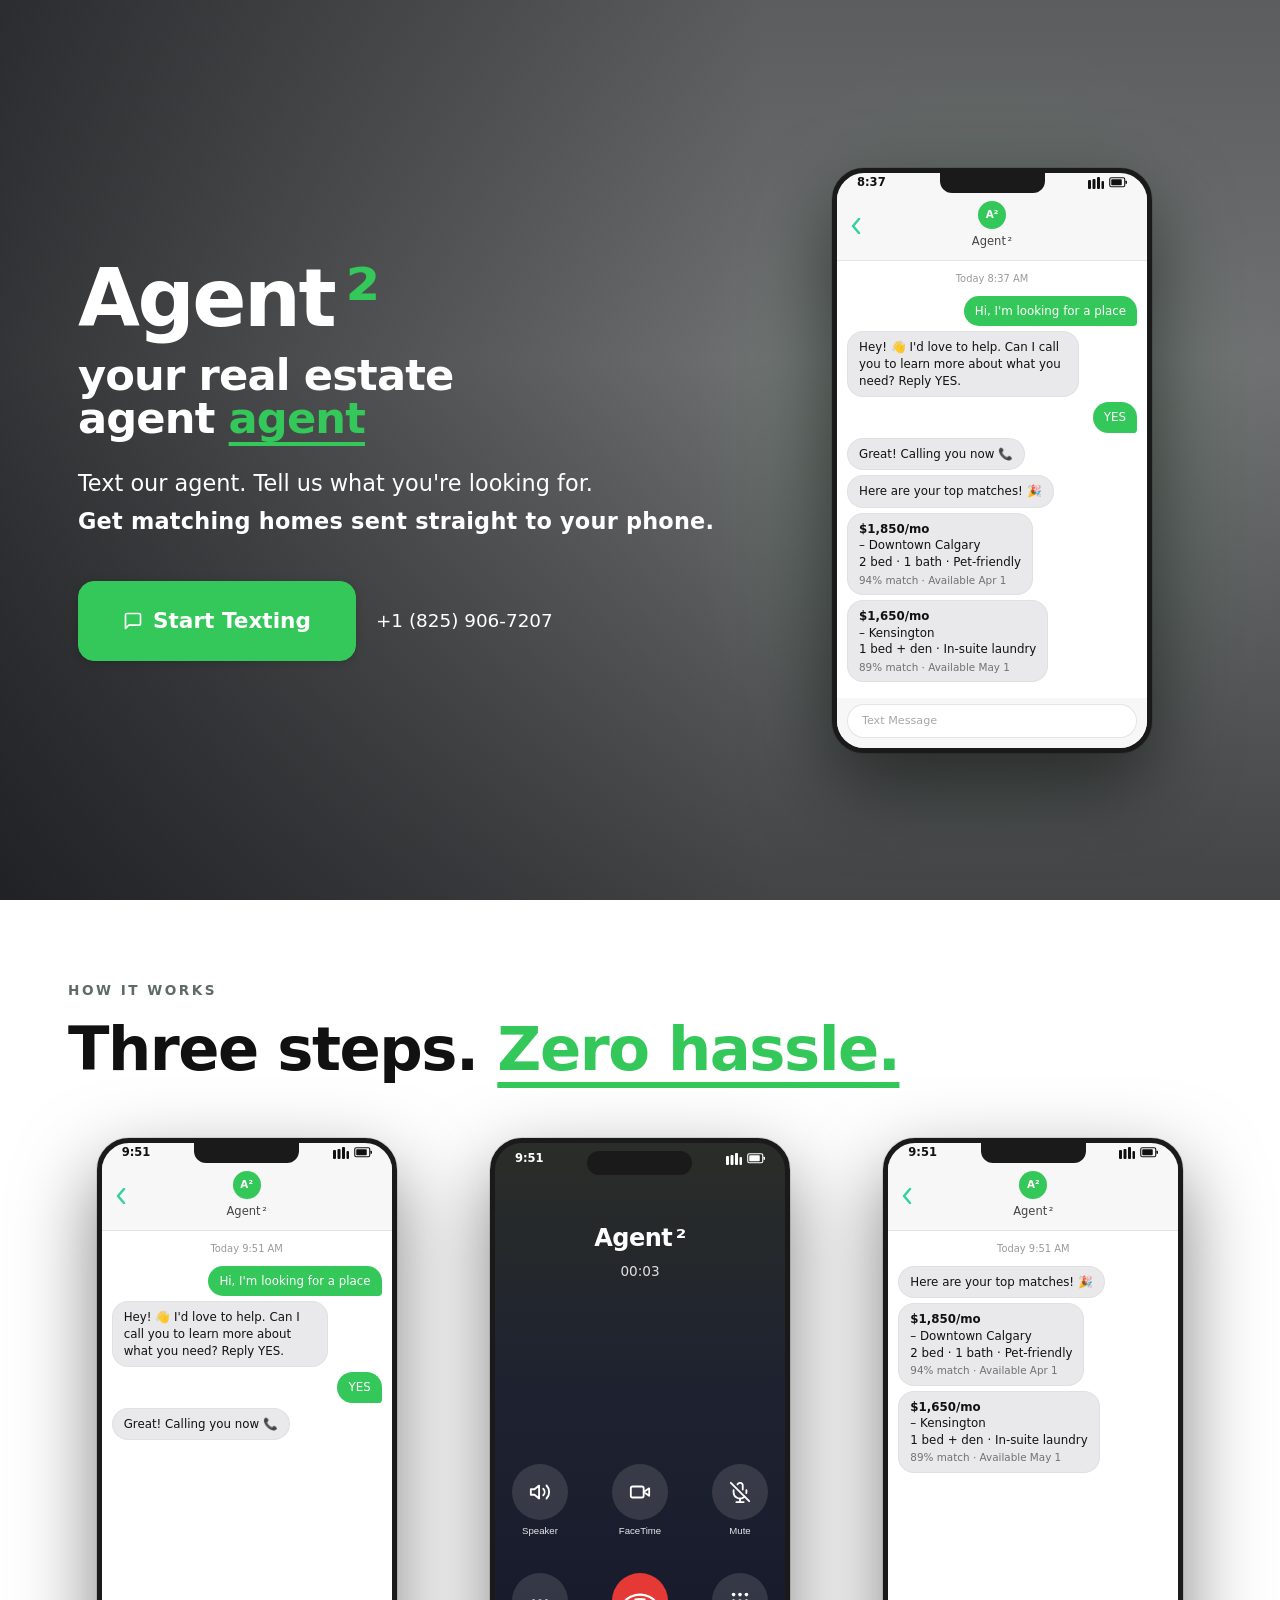
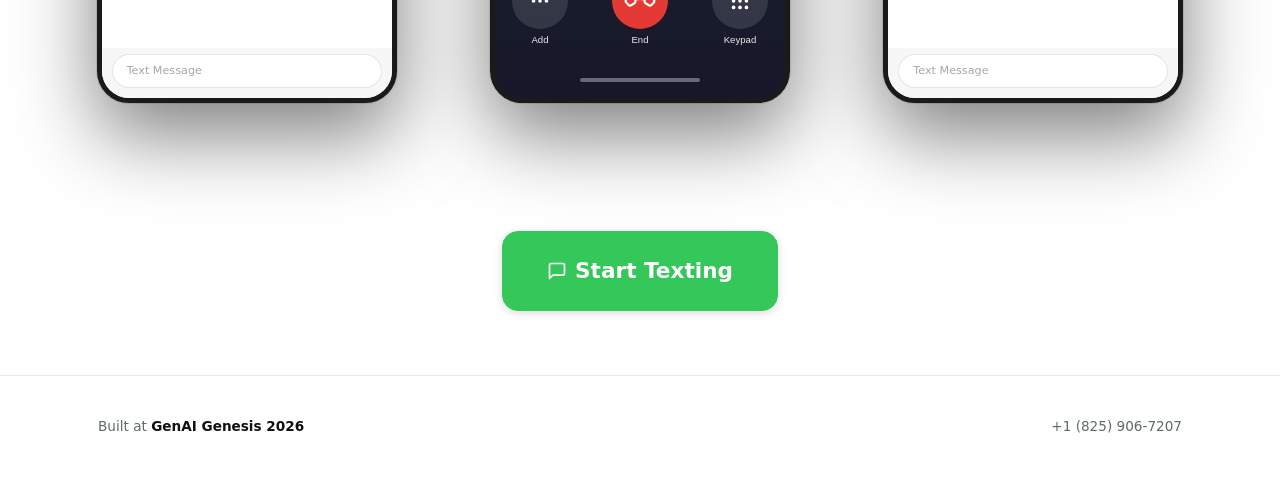
==== commit fabc322e: "small changes to the ui" ====
--- a/static/index.html
+++ b/static/index.html
@@ -24,7 +24,8 @@
     <div class="container hero-grid">
       <!-- Left: Copy -->
       <div class="hero-copy">
-        <h1>Agent<span class="accent">²</span><br /><span class="hero-tagline">your real estate <span class="agent-pair">agent <span class="accent underline-green">agent</span></span></span></h1>
+        <h1>Agent<span class="accent">²</span><br /><span class="hero-tagline">your real estate <span
+              class="agent-pair">agent <span class="accent underline-green">agent</span></span></span></h1>
         <p class="hero-sub">
           Text our agent. Tell us what you're looking for.<br />
           <span class="hero-sub-emphasis">Get matching homes sent straight to your phone.</span>
@@ -38,7 +39,8 @@
             </svg>
             Start Texting
           </a>
-          <button type="button" class="hero-phone copy-phone" data-copy="+18259067207" title="Click to copy number" aria-label="Copy phone number">+1 (825) 906‑7207</button>
+          <button type="button" class="hero-phone copy-phone" data-copy="+18259067207" title="Click to copy number"
+            aria-label="Copy phone number">+1 (825) 906‑7207</button>
         </div>
       </div>
       <!-- Right: Conversation Preview (the product visual) -->
@@ -46,7 +48,7 @@
         <div class="phone-frame">
           <!-- iOS Status Bar -->
           <div class="ios-status-bar">
-            <span class="ios-time">9:51</span>
+            <span class="ios-time">8:37</span>
             <div class="phone-notch"></div>
             <div class="ios-icons">
               <svg width="16" height="12" viewBox="0 0 16 12" fill="currentColor">
@@ -77,7 +79,7 @@
           </div>
           <!-- iMessage thread -->
           <div class="sms-thread">
-            <div class="imsg-date">Today 9:51 AM</div>
+            <div class="imsg-date">Today 8:37 AM</div>
             <div class="sms sms-out">Hi, I'm looking for a place</div>
             <div class="sms sms-in">Hey! 👋 I'd love to help. Can I call you to learn more about what you need? Reply
               YES.</div>
@@ -103,7 +105,7 @@
     <div class="container">
       <div class="how-header reveal">
         <span class="eyebrow">How It Works</span>
-        <h2>Three steps. <span class="underline-green">Zero hassle.</span></h2>
+        <h2>Three steps.<br class="mobile-break" /> <span class="underline-green">Zero hassle.</span></h2>
       </div>
 
       <div class="how-phones-grid">
@@ -120,7 +122,8 @@
                   <rect x="13.5" y="4" width="2.5" height="8" rx="1" />
                 </svg>
                 <svg width="18" height="12" viewBox="0 0 24 16" fill="currentColor">
-                  <rect x="1" y="1" width="20" height="12" rx="2" fill="none" stroke="currentColor" stroke-width="1.5" />
+                  <rect x="1" y="1" width="20" height="12" rx="2" fill="none" stroke="currentColor"
+                    stroke-width="1.5" />
                   <rect x="3" y="3" width="14" height="8" rx="1" />
                   <rect x="22" y="5" width="2" height="4" rx="0.5" />
                 </svg>
@@ -141,7 +144,8 @@
             <div class="sms-thread">
               <div class="imsg-date">Today 9:51 AM</div>
               <div class="sms sms-out">Hi, I'm looking for a place</div>
-              <div class="sms sms-in">Hey! 👋 I'd love to help. Can I call you to learn more about what you need? Reply YES.</div>
+              <div class="sms sms-in">Hey! 👋 I'd love to help. Can I call you to learn more about what you need? Reply
+                YES.</div>
               <div class="sms sms-out">YES</div>
               <div class="sms sms-in">Great! Calling you now 📞</div>
             </div>
@@ -163,7 +167,8 @@
                   <rect x="13.5" y="4" width="2.5" height="8" rx="1" />
                 </svg>
                 <svg width="18" height="12" viewBox="0 0 24 16" fill="currentColor">
-                  <rect x="1" y="1" width="20" height="12" rx="2" fill="none" stroke="currentColor" stroke-width="1.5" />
+                  <rect x="1" y="1" width="20" height="12" rx="2" fill="none" stroke="currentColor"
+                    stroke-width="1.5" />
                   <rect x="3" y="3" width="14" height="8" rx="1" />
                   <rect x="22" y="5" width="2" height="4" rx="0.5" />
                 </svg>
@@ -179,19 +184,36 @@
                 <div class="call-control-row">
                   <button type="button" class="call-btn" aria-label="Speaker">
                     <span class="call-btn-circle">
-                      <svg xmlns="http://www.w3.org/2000/svg" width="22" height="22" viewBox="0 0 24 24" fill="none" stroke="currentColor" stroke-width="2" stroke-linecap="round" stroke-linejoin="round"><polygon points="11 5 6 9 2 9 2 15 6 15 11 19 11 5"/><path d="M15.54 8.46a5 5 0 0 1 0 7.07"/><path d="M19.07 4.93a10 10 0 0 1 0 14.14"/></svg>
+                      <svg xmlns="http://www.w3.org/2000/svg" width="22" height="22" viewBox="0 0 24 24" fill="none"
+                        stroke="currentColor" stroke-width="2" stroke-linecap="round" stroke-linejoin="round">
+                        <polygon points="11 5 6 9 2 9 2 15 6 15 11 19 11 5" />
+                        <path d="M15.54 8.46a5 5 0 0 1 0 7.07" />
+                        <path d="M19.07 4.93a10 10 0 0 1 0 14.14" />
+                      </svg>
                     </span>
                     <span class="call-btn-label">Speaker</span>
                   </button>
                   <button type="button" class="call-btn" aria-label="FaceTime">
                     <span class="call-btn-circle">
-                      <svg xmlns="http://www.w3.org/2000/svg" width="22" height="22" viewBox="0 0 24 24" fill="none" stroke="currentColor" stroke-width="2" stroke-linecap="round" stroke-linejoin="round"><path d="m22 8-6 4 6 4V8Z"/><rect width="14" height="12" x="2" y="6" rx="2" ry="2"/></svg>
+                      <svg xmlns="http://www.w3.org/2000/svg" width="22" height="22" viewBox="0 0 24 24" fill="none"
+                        stroke="currentColor" stroke-width="2" stroke-linecap="round" stroke-linejoin="round">
+                        <path d="m22 8-6 4 6 4V8Z" />
+                        <rect width="14" height="12" x="2" y="6" rx="2" ry="2" />
+                      </svg>
                     </span>
                     <span class="call-btn-label">FaceTime</span>
                   </button>
                   <button type="button" class="call-btn" aria-label="Mute">
                     <span class="call-btn-circle">
-                      <svg xmlns="http://www.w3.org/2000/svg" width="22" height="22" viewBox="0 0 24 24" fill="none" stroke="currentColor" stroke-width="2" stroke-linecap="round" stroke-linejoin="round"><line x1="2" x2="22" y1="2" y2="22"/><path d="M18.89 13.23A7.12 7.12 0 0 0 19 12v-2"/><path d="M5 10v2a7 7 0 0 0 12 5"/><path d="M15 9.34V5a3 3 0 0 0-5.68-1.33"/><path d="M12 19v4"/><path d="M8 23h8"/></svg>
+                      <svg xmlns="http://www.w3.org/2000/svg" width="22" height="22" viewBox="0 0 24 24" fill="none"
+                        stroke="currentColor" stroke-width="2" stroke-linecap="round" stroke-linejoin="round">
+                        <line x1="2" x2="22" y1="2" y2="22" />
+                        <path d="M18.89 13.23A7.12 7.12 0 0 0 19 12v-2" />
+                        <path d="M5 10v2a7 7 0 0 0 12 5" />
+                        <path d="M15 9.34V5a3 3 0 0 0-5.68-1.33" />
+                        <path d="M12 19v4" />
+                        <path d="M8 23h8" />
+                      </svg>
                     </span>
                     <span class="call-btn-label">Mute</span>
                   </button>
@@ -200,19 +222,40 @@
                 <div class="call-control-row">
                   <button type="button" class="call-btn" aria-label="Add">
                     <span class="call-btn-circle">
-                      <svg xmlns="http://www.w3.org/2000/svg" width="22" height="22" viewBox="0 0 24 24" fill="none" stroke="currentColor" stroke-width="2" stroke-linecap="round" stroke-linejoin="round"><circle cx="12" cy="12" r="1"/><circle cx="19" cy="12" r="1"/><circle cx="5" cy="12" r="1"/></svg>
+                      <svg xmlns="http://www.w3.org/2000/svg" width="22" height="22" viewBox="0 0 24 24" fill="none"
+                        stroke="currentColor" stroke-width="2" stroke-linecap="round" stroke-linejoin="round">
+                        <circle cx="12" cy="12" r="1" />
+                        <circle cx="19" cy="12" r="1" />
+                        <circle cx="5" cy="12" r="1" />
+                      </svg>
                     </span>
                     <span class="call-btn-label">Add</span>
                   </button>
                   <button type="button" class="call-btn call-end-btn" aria-label="End">
                     <span class="call-btn-circle">
-                      <svg xmlns="http://www.w3.org/2000/svg" width="26" height="26" viewBox="0 0 24 24" fill="none" stroke="currentColor" stroke-width="2" stroke-linecap="round" stroke-linejoin="round" class="call-phone-down"><path d="M22 16.92v3a2 2 0 0 1-2.18 2 19.79 19.79 0 0 1-8.63-3.07 19.5 19.5 0 0 1-6-6 19.79 19.79 0 0 1-3.07-8.67A2 2 0 0 1 4.11 2h3a2 2 0 0 1 2 1.72 12.84 12.84 0 0 0 .7 2.81 2 2 0 0 1-.45 2.11L8.09 9.91a16 16 0 0 0 6 6l1.27-1.27a2 2 0 0 1 2.11-.45 12.84 12.84 0 0 0 2.81.7A2 2 0 0 1 22 16.92z"/></svg>
+                      <svg xmlns="http://www.w3.org/2000/svg" width="26" height="26" viewBox="0 0 24 24" fill="none"
+                        stroke="currentColor" stroke-width="2" stroke-linecap="round" stroke-linejoin="round"
+                        class="call-phone-down">
+                        <path
+                          d="M22 16.92v3a2 2 0 0 1-2.18 2 19.79 19.79 0 0 1-8.63-3.07 19.5 19.5 0 0 1-6-6 19.79 19.79 0 0 1-3.07-8.67A2 2 0 0 1 4.11 2h3a2 2 0 0 1 2 1.72 12.84 12.84 0 0 0 .7 2.81 2 2 0 0 1-.45 2.11L8.09 9.91a16 16 0 0 0 6 6l1.27-1.27a2 2 0 0 1 2.11-.45 12.84 12.84 0 0 0 2.81.7A2 2 0 0 1 22 16.92z" />
+                      </svg>
                     </span>
                     <span class="call-btn-label">End</span>
                   </button>
                   <button type="button" class="call-btn" aria-label="Keypad">
                     <span class="call-btn-circle">
-                      <svg xmlns="http://www.w3.org/2000/svg" width="22" height="22" viewBox="0 0 24 24" fill="currentColor"><circle cx="5" cy="5" r="2"/><circle cx="12" cy="5" r="2"/><circle cx="19" cy="5" r="2"/><circle cx="5" cy="12" r="2"/><circle cx="12" cy="12" r="2"/><circle cx="19" cy="12" r="2"/><circle cx="5" cy="19" r="2"/><circle cx="12" cy="19" r="2"/><circle cx="19" cy="19" r="2"/></svg>
+                      <svg xmlns="http://www.w3.org/2000/svg" width="22" height="22" viewBox="0 0 24 24"
+                        fill="currentColor">
+                        <circle cx="5" cy="5" r="2" />
+                        <circle cx="12" cy="5" r="2" />
+                        <circle cx="19" cy="5" r="2" />
+                        <circle cx="5" cy="12" r="2" />
+                        <circle cx="12" cy="12" r="2" />
+                        <circle cx="19" cy="12" r="2" />
+                        <circle cx="5" cy="19" r="2" />
+                        <circle cx="12" cy="19" r="2" />
+                        <circle cx="19" cy="19" r="2" />
+                      </svg>
                     </span>
                     <span class="call-btn-label">Keypad</span>
                   </button>
@@ -235,7 +278,8 @@
                   <rect x="13.5" y="4" width="2.5" height="8" rx="1" />
                 </svg>
                 <svg width="18" height="12" viewBox="0 0 24 16" fill="currentColor">
-                  <rect x="1" y="1" width="20" height="12" rx="2" fill="none" stroke="currentColor" stroke-width="1.5" />
+                  <rect x="1" y="1" width="20" height="12" rx="2" fill="none" stroke="currentColor"
+                    stroke-width="1.5" />
                   <rect x="3" y="3" width="14" height="8" rx="1" />
                   <rect x="22" y="5" width="2" height="4" rx="0.5" />
                 </svg>
@@ -256,8 +300,10 @@
             <div class="sms-thread">
               <div class="imsg-date">Today 9:51 AM</div>
               <div class="sms sms-in">Here are your top matches! 🎉</div>
-              <div class="sms sms-in"><strong>$1,850/mo</strong> – Downtown Calgary<br />2 bed · 1 bath · Pet-friendly<br /><span class="listing-note">94% match · Available Apr 1</span></div>
-              <div class="sms sms-in"><strong>$1,650/mo</strong> – Kensington<br />1 bed + den · In-suite laundry<br /><span class="listing-note">89% match · Available May 1</span></div>
+              <div class="sms sms-in"><strong>$1,850/mo</strong> – Downtown Calgary<br />2 bed · 1 bath ·
+                Pet-friendly<br /><span class="listing-note">94% match · Available Apr 1</span></div>
+              <div class="sms sms-in"><strong>$1,650/mo</strong> – Kensington<br />1 bed + den · In-suite
+                laundry<br /><span class="listing-note">89% match · Available May 1</span></div>
             </div>
             <div class="imsg-input-bar">
               <div class="imsg-input-pill">Text Message</div>
--- a/static/css/style.css
+++ b/static/css/style.css
@@ -211,10 +211,11 @@
 
 .hero-sub {
   font-family: var(--font);
-  font-size: 1.4rem;
+  font-size: clamp(0.85rem, 3.8vw, 1.4rem);
+  white-space: nowrap;
   color: var(--text);
   line-height: 1.7;
-  max-width: 520px;
+  max-width: 600px;
   margin-bottom: 40px;
 }
 
@@ -675,6 +676,14 @@
 .how-header,
 .features-header {
   margin-bottom: 64px;
+  text-align: center;
+}
+
+@media (min-width: 768px) {
+  .how-header,
+  .features-header {
+    text-align: left;
+  }
 }
 
 .eyebrow {
@@ -707,6 +716,16 @@
   color: var(--green);
   text-decoration: underline;
   text-underline-offset: 0.2em;
+}
+
+.mobile-break {
+  display: block;
+}
+
+@media (min-width: 768px) {
+  .mobile-break {
+    display: none;
+  }
 }
 
 /* How it works: three phones (same as hero) */
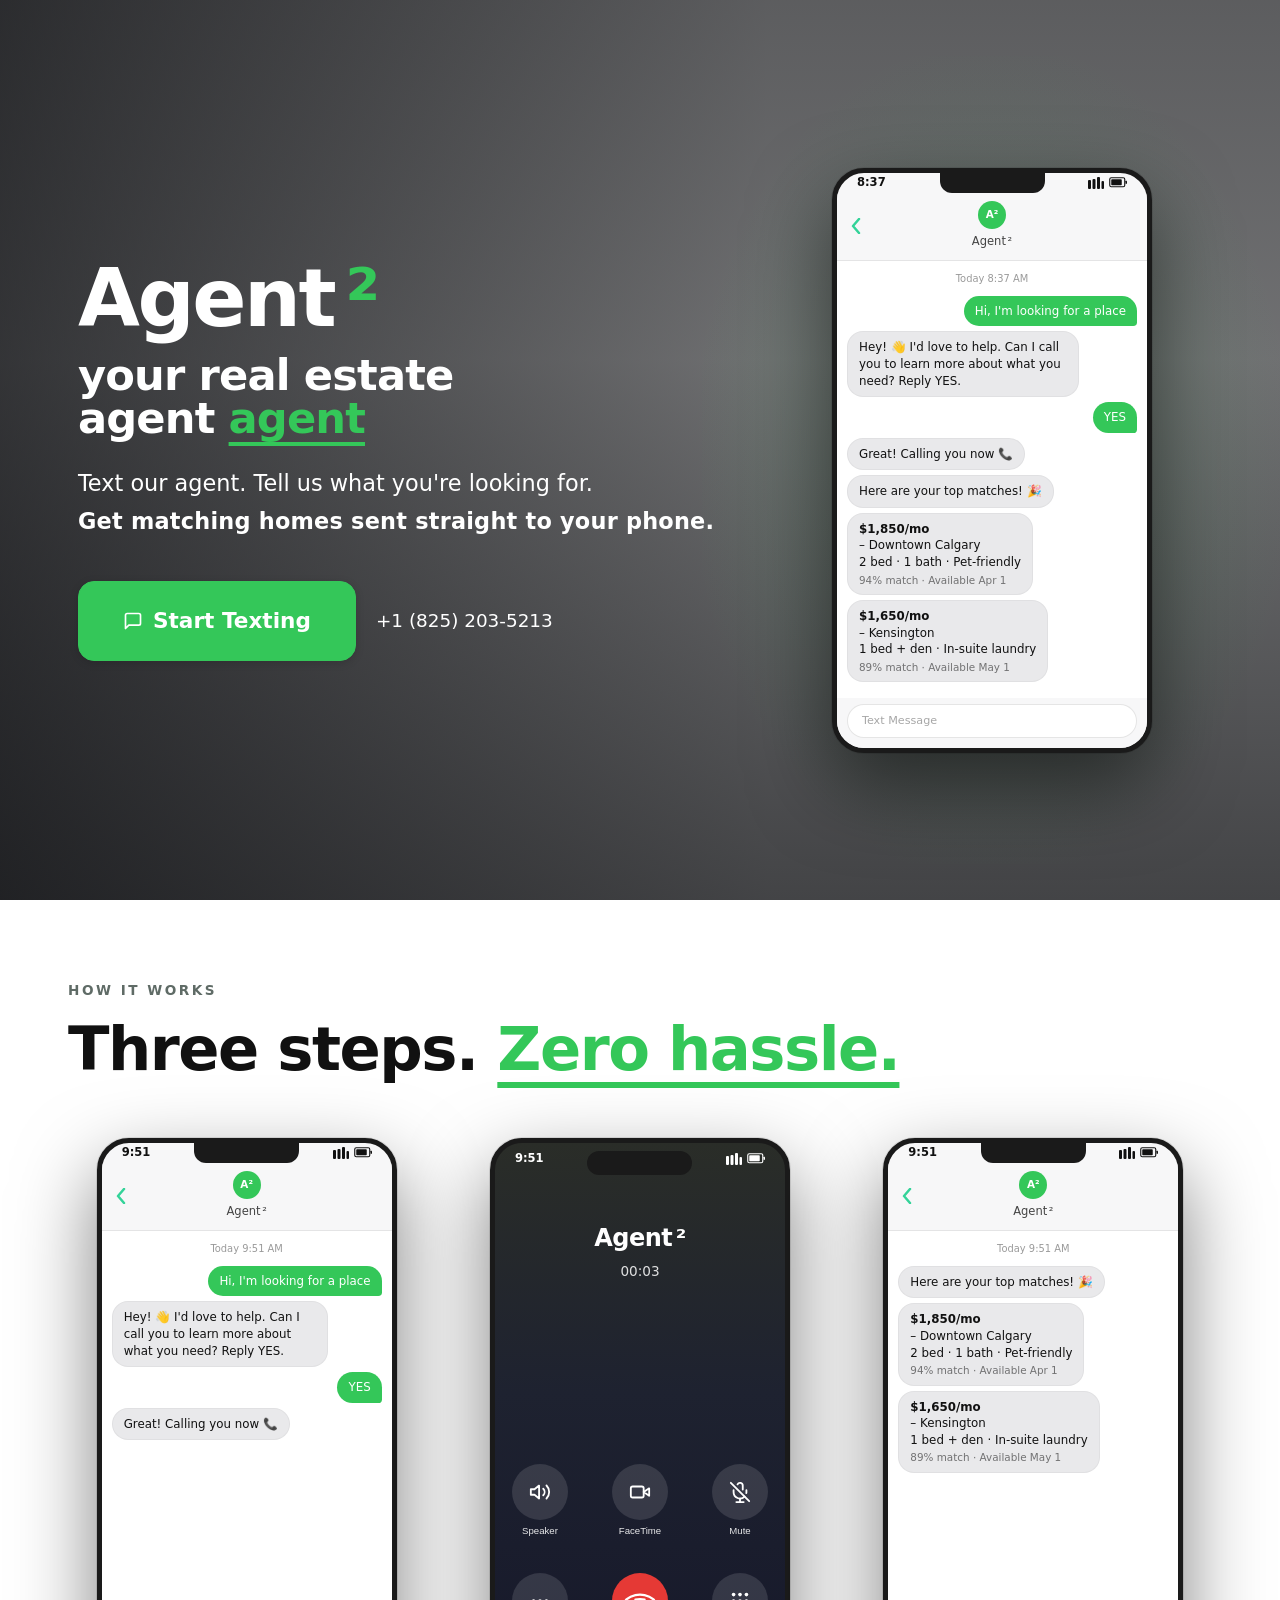
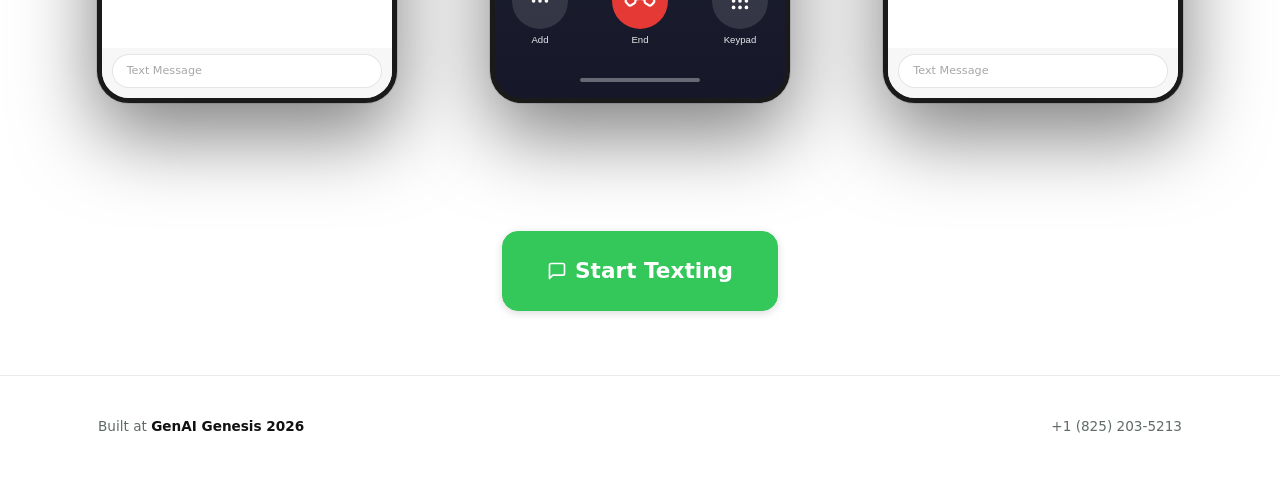
==== commit e30196e5: "changed to new phone number" ====
--- a/static/index.html
+++ b/static/index.html
@@ -32,15 +32,15 @@
         </p>
         <div class="hero-actions">
           <!-- ── PRIMARY CTA — edit phone number & body below ── -->
-          <a href="sms:+18259067207?&body=Hi%2C%20I%27m%20looking%20for%20a%20place" class="btn-primary" id="cta-sms">
+          <a href="sms:+18252035213?&body=Hi%2C%20I%27m%20looking%20for%20a%20place" class="btn-primary" id="cta-sms">
             <svg width="20" height="20" viewBox="0 0 24 24" fill="none" stroke="currentColor" stroke-width="2"
               stroke-linecap="round" stroke-linejoin="round">
               <path d="M21 15a2 2 0 0 1-2 2H7l-4 4V5a2 2 0 0 1 2-2h14a2 2 0 0 1 2 2z" />
             </svg>
             Start Texting
           </a>
-          <button type="button" class="hero-phone copy-phone" data-copy="+18259067207" title="Click to copy number"
-            aria-label="Copy phone number">+1 (825) 906‑7207</button>
+          <button type="button" class="hero-phone copy-phone" data-copy="+18252035213" title="Click to copy number"
+            aria-label="Copy phone number">+1 (825) 203‑5213</button>
         </div>
       </div>
       <!-- Right: Conversation Preview (the product visual) -->
@@ -317,7 +317,7 @@
   <!-- ── Bottom CTA ──────────────────────────────────── -->
   <section class="bottom-cta">
     <div class="container">
-      <a href="sms:+18259067207?&body=Hi%2C%20I%27m%20looking%20for%20a%20place" class="btn-primary">
+      <a href="sms:+18252035213?&body=Hi%2C%20I%27m%20looking%20for%20a%20place" class="btn-primary">
         <svg width="20" height="20" viewBox="0 0 24 24" fill="none" stroke="currentColor" stroke-width="2"
           stroke-linecap="round" stroke-linejoin="round">
           <path d="M21 15a2 2 0 0 1-2 2H7l-4 4V5a2 2 0 0 1 2-2h14a2 2 0 0 1 2 2z" />
@@ -331,7 +331,7 @@
   <footer>
     <div class="container footer-inner">
       <p>Built at <strong>GenAI Genesis 2026</strong></p>
-      <a href="sms:+18259067207?&body=Hi%2C%20I%27m%20looking%20for%20a%20place">+1 (825) 906‑7207</a>
+      <a href="sms:+18252035213?&body=Hi%2C%20I%27m%20looking%20for%20a%20place">+1 (825) 203‑5213</a>
     </div>
   </footer>
 
